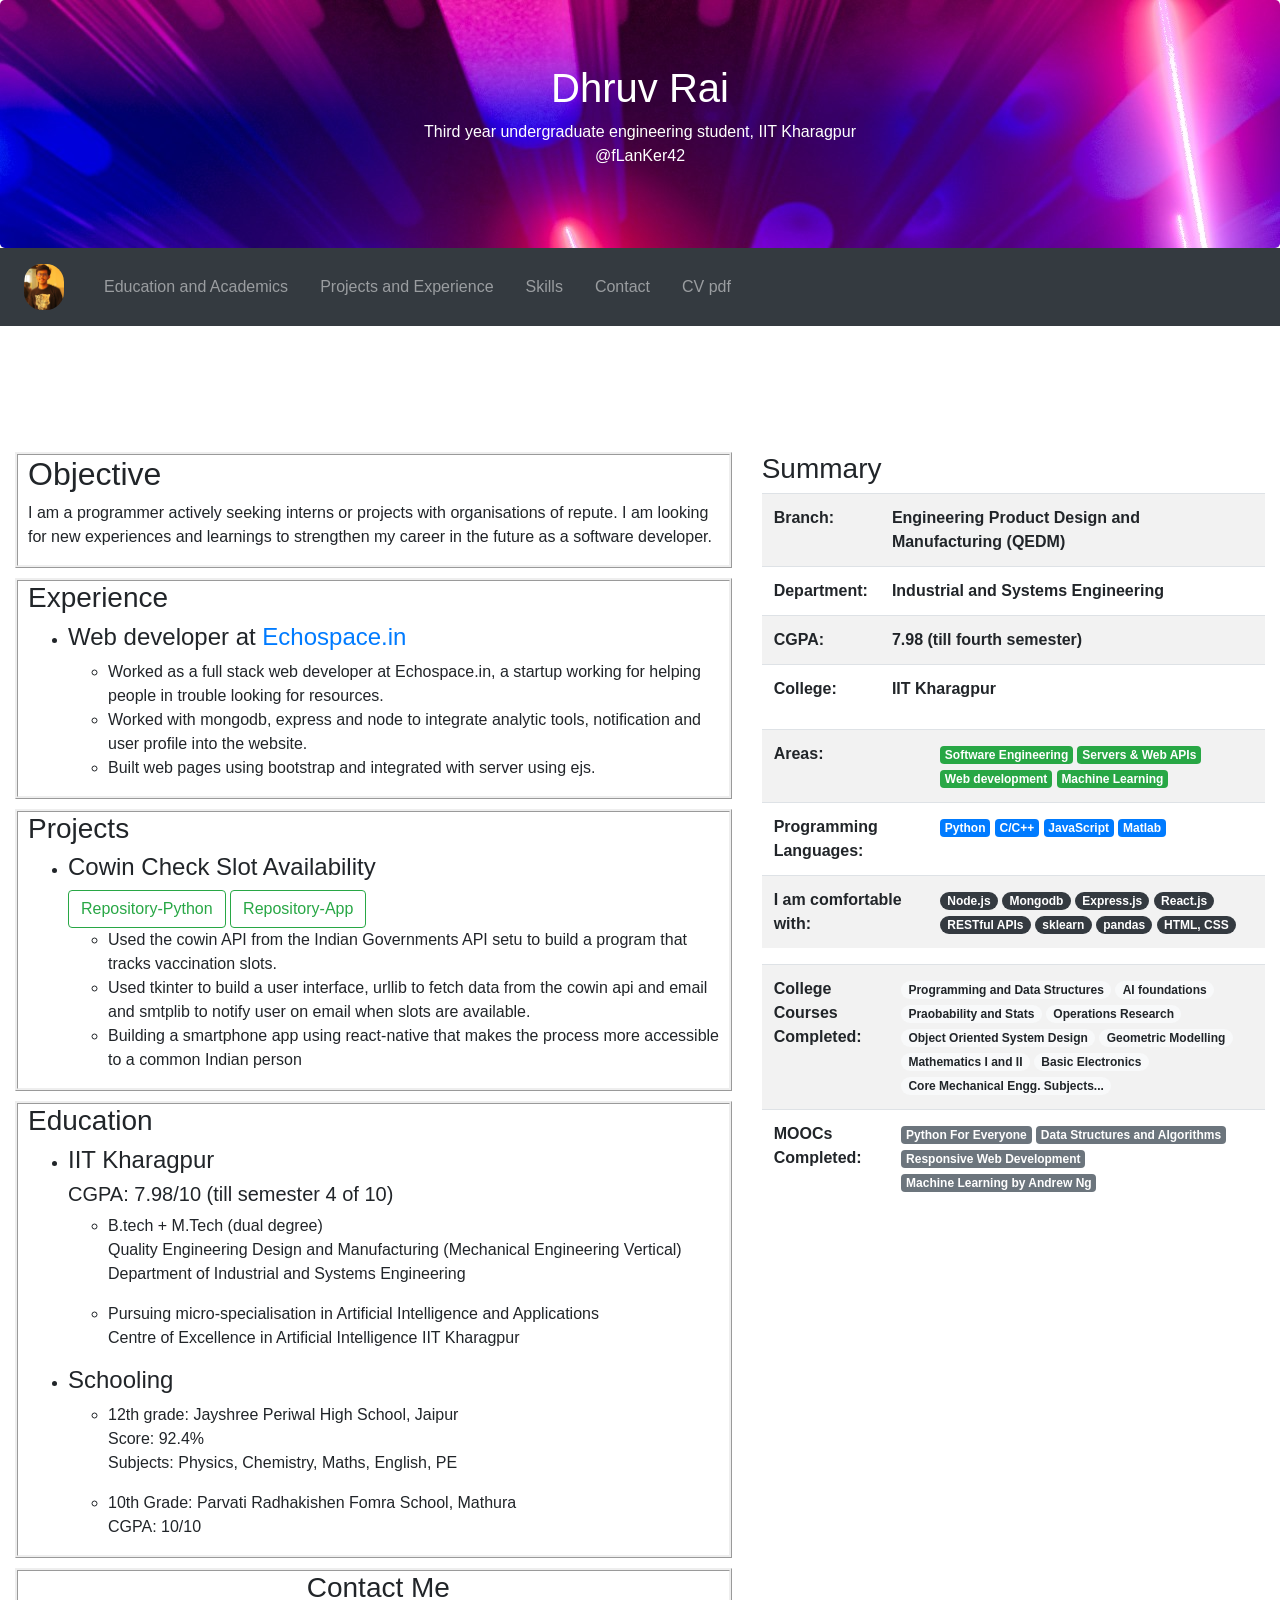
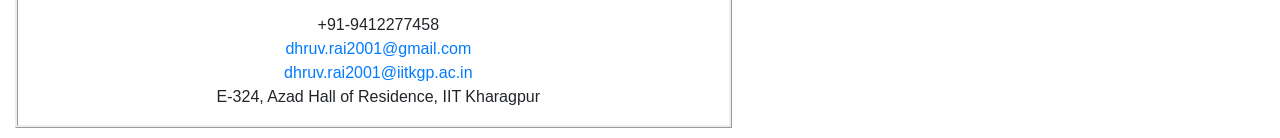
==== index.html @ fc8500bf "Update index.html" ====
<!DOCTYPE html>

<html lang="en">
    <head>
        <title>Dhruv Rai</title>
		<meta charset="utf-8">
		<meta name="viewport" content="width=device-width, initial-scale=1">
		<link rel="stylesheet" href="https://maxcdn.bootstrapcdn.com/bootstrap/4.5.2/css/bootstrap.min.css">
		<script src="https://ajax.googleapis.com/ajax/libs/jquery/3.5.1/jquery.min.js"></script>
		<script src="https://cdnjs.cloudflare.com/ajax/libs/popper.js/1.16.0/umd/popper.min.js"></script>
		<script src="https://maxcdn.bootstrapcdn.com/bootstrap/4.5.2/js/bootstrap.min.js"></script>
		<!--<link rel="stylesheet" href="./style.css">-->
	    	<style>
			.bg-jumbo {
			    background-image: url('./images/background.jpg');
			    background-position: top;
			}
			.text-white {
			    color: white;
			}
			.fakeimg {
			    height: 200px;
			    background: rgb(243, 241, 241);
			    text-align: center;
			}
			.boxer {
			    border-style: ridge;
			    margin-bottom: 10px;
			    padding-left: 10px;
			}
	    	</style>



	</head>





	<body>
		<div class="jumbotron text-center bg-jumbo" style="margin-bottom:0">
			<h1 class="text-white">Dhruv Rai</h1>
			<p class="text-white">Third year undergraduate engineering student, IIT Kharagpur <br /> @fLanKer42</p> 
		  </div>
		<nav class="navbar navbar-expand-md bg-dark navbar-dark sticky-top">
		  <a class="navbar-brand p-2" href="#"><img src="images/me.gif" alt="Photo" style="width:40px; border-radius: 18px;"/></a>
		  <button class="navbar-toggler" type="button" data-toggle="collapse" data-target="#collapsibleNavbar">
			<span class="navbar-toggler-icon"></span>
		  </button>
		  <div class="collapse navbar-collapse" id="collapsibleNavbar">
			<ul class="navbar-nav">
			  <li class="nav-item p-2">
				<a class="nav-link" href="#education">Education and Academics</a>
			  </li>
			  <li class="nav-item p-2">
				<a class="nav-link" href="#project">Projects and Experience</a>
			  </li>
			  <li class="nav-item p-2">
				<a class="nav-link" href="#skill">Skills</a>
			  </li> 
			  <li class="nav-item p-2">
				<a class="nav-link" href="#contact">Contact</a>
			  </li>
			  <li class="nav-item p-2">
				<a class="nav-link" href="./assets/cvGenerate.pdf">CV pdf</a>
			  </li>
			</ul>
		  </div>  
		</nav>
		<br /> <br /><br /><br />
		<div class="container-fluid" style="margin-top:30px">
			<div class="row">
			
			<div class="col-md-7 rr">
				<div class="boxer">
					<h2>Objective</h2>
					<p>I am a programmer actively seeking interns or projects with organisations of repute. I am looking for new experiences and learnings to strengthen my career in the future as a software developer.</p>
				</div>
				<div class="boxer">
					<h3>Experience</h3>
					<ul><a name="project"></a>
						<li><h4>Web developer at <a href="http://www.echospace.in">Echospace.in</a></h4>
							<ul>
								<li>Worked as a full stack web developer at Echospace.in, a startup working for helping people in trouble looking for resources.</li>
								<li>Worked with mongodb, express and node to integrate analytic tools, notification and user profile into the website.</li>
								<li>Built web pages using bootstrap and integrated with server using ejs.</li>	  
							</ul>
						</li>
					</ul>
				</div>
				<div class="boxer">
					<h3>Projects</h3>
					<ul>
						<li><h4>Cowin Check Slot Availability </h4><a href="https://github.com/fLanKer42/cowinCheckAvailability.git" class="btn btn-outline-success" role="button">Repository-Python</a> <a href="https://github.com/fLanKer42/cowinSlot.git" class="btn btn-outline-success" role="button">Repository-App</a>
							<ul>
								<li>Used the cowin API from the Indian Governments API setu to build a program that tracks vaccination slots.</li>
								<li>Used tkinter to build a user interface, urllib to fetch data from the cowin api and email and smtplib to notify user on email when slots are available.</li>
								<li>Building a smartphone app using react-native that makes the process more accessible to a common Indian person</li> 
							</ul>
						</li>
					</ul>
				</div>
				<div class="boxer">
					<a name="education"></a>
					<h3>Education</h3>
					<ul>
						<li><h4>IIT Kharagpur</h4>
							<h5>CGPA: 7.98/10 (till semester 4 of 10)</h5>
							<ul>
							<li><p>B.tech + M.Tech (dual degree)<br />Quality Engineering Design and Manufacturing (Mechanical Engineering Vertical)<br />
							Department of Industrial and Systems Engineering</p></li><li><p>Pursuing micro-specialisation in Artificial Intelligence and Applications <br />Centre of Excellence in Artificial Intelligence IIT Kharagpur</p></li>
							</ul>
						</li>
						<li><h4>Schooling</h4>
							<ul>
								<li>
									<p>12th grade: Jayshree Periwal High School, Jaipur<br />
									Score: 92.4%<br />Subjects: Physics, Chemistry, Maths, English, PE</p>
								</li>
								<li>
									<p>10th Grade: Parvati Radhakishen Fomra School, Mathura<br />
									CGPA: 10/10</p>
								</li>
							</ul>
						</li>
					</ul>
				</div>
				<div class="boxer" style="text-align: center;">
					<a name="contact"></a>
					<h3>Contact Me</h3>
					+91-9412277458<br />
					<a href="mailto:dhruv.rai2001@gmail.com">dhruv.rai2001@gmail.com</a><br />
					<a href="mailto:dhruv.rai2001@iitkgp.ac.in">dhruv.rai2001@iitkgp.ac.in</a>
					<p>E-324, Azad Hall of Residence, IIT Kharagpur</p>
				</div>

			</div>
			<div class="col-md-5 rr">
				<h3>Summary</h3>
				<table class="table table-striped">
					<tr>
						<th>Branch: </th>
						<th>Engineering Product Design and Manufacturing (QEDM)</th>
					</tr>
					<tr>
						<th>Department: </th>
						<th>Industrial and Systems Engineering</th>
					</tr>
					<tr>
						<th>CGPA: </th>
						<th>7.98 (till fourth semester)</th>
					</tr>
					<tr>
						<th>College: </th>
						<th>IIT Kharagpur</th>
					</tr>
				</table>
				<table class="table table-striped">
					<tr>
						<th>Areas: </th>
						<th>
							<span class="badge badge-success">Software Engineering</span>
							<span class="badge badge-success">Servers & Web APIs</span>
							<span class="badge badge-success">Web development</span>
							<span class="badge badge-success">Machine Learning</span>
						</th>
					</tr>
					<tr>
						<th>Programming Languages: </th>
						<a name="skill"></a>
						<th>
							<span class="badge badge-primary">Python</span>
							<span class="badge badge-primary">C/C++</span>
							<span class="badge badge-primary">JavaScript</span>
							<span class="badge badge-primary">Matlab</span>
						</th>
					</tr>
					<tr>
						<th>I am comfortable with: </th>
						<th>
							<span class="badge badge-pill badge-dark">Node.js</span>
							<span class="badge badge-pill badge-dark">Mongodb</span>
							<span class="badge badge-pill badge-dark">Express.js</span>
							<span class="badge badge-pill badge-dark">React.js</span>
							<span class="badge badge-pill badge-dark">RESTful APIs</span>
							<span class="badge badge-pill badge-dark">sklearn</span>
							<span class="badge badge-pill badge-dark">pandas</span>
							<span class="badge badge-pill badge-dark">HTML, CSS</span>
						</th>
					</tr>
				</table>
				<table class="table table-striped">
					<tr>
						<th>College Courses Completed: </th>
						<th>
							<span class="badge badge-pill badge-light">Programming and Data Structures</span>
							<span class="badge badge-pill badge-light">AI foundations</span>
							<span class="badge badge-pill badge-light">Praobability and Stats</span>
							<span class="badge badge-pill badge-light">Operations Research</span>
							<span class="badge badge-pill badge-light">Object Oriented System Design</span>
							<span class="badge badge-pill badge-light">Geometric Modelling</span>
							<span class="badge badge-pill badge-light">Mathematics I and II</span>
							<span class="badge badge-pill badge-light">Basic Electronics</span>
							<span class="badge badge-pill badge-light">Core Mechanical Engg. Subjects...</span>
						</th>
					</tr>
					<tr>
						<th>MOOCs Completed: </th>
						<th>
							<span class="badge badge-secondary">Python For Everyone</span>
							<span class="badge badge-secondary">Data Structures and Algorithms</span>
							<span class="badge badge-secondary">Responsive Web Development</span>
							<span class="badge badge-secondary">Machine Learning by Andrew Ng</span>
						</th>
					</tr>
				</table>
			</div>
			</div>	  
	</body>

</html>
---- style.css ----
.bg-jumbo {
    background-image: url('./images/background.jpg');
    background-position: top;
}
.text-white {
    color: white;
}
.fakeimg {
    height: 200px;
    background: rgb(243, 241, 241);
    text-align: center;
}
.boxer {
    border-style: ridge;
    margin-bottom: 10px;
    padding-left: 10px;
}
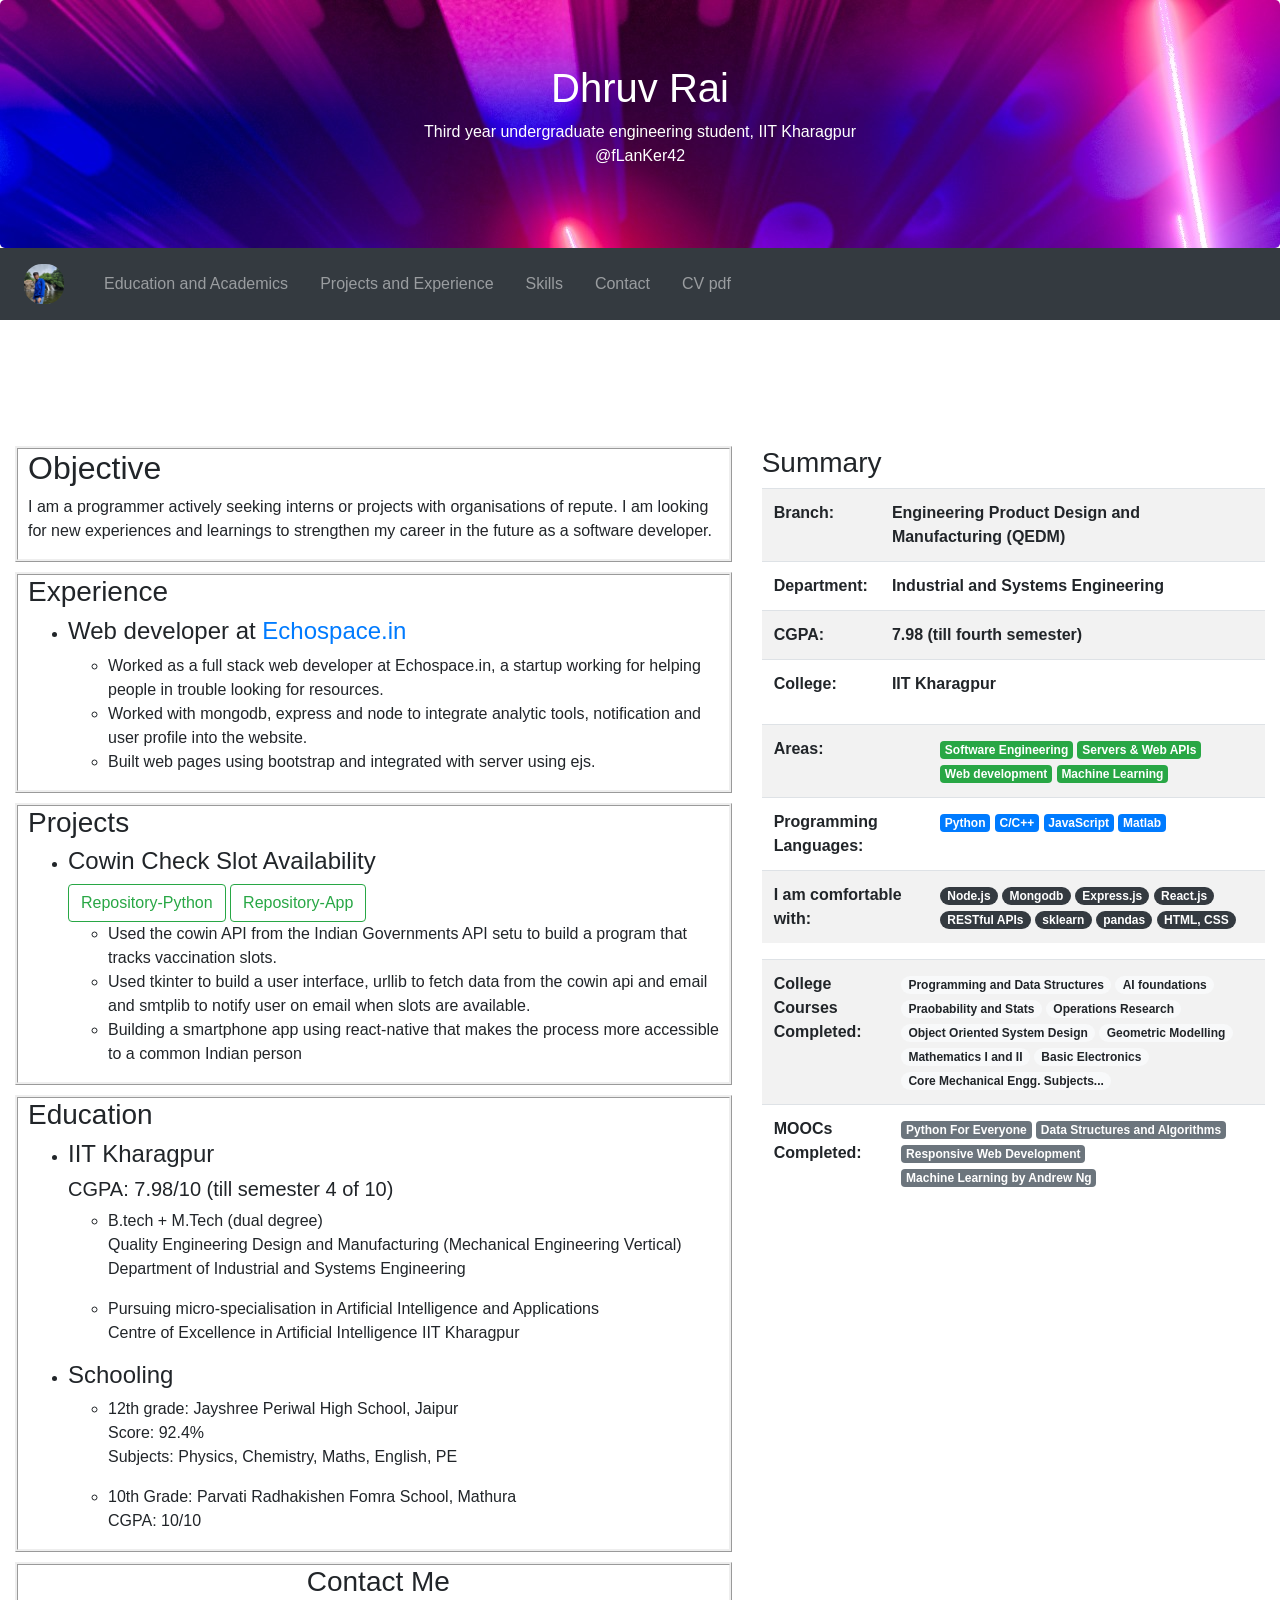
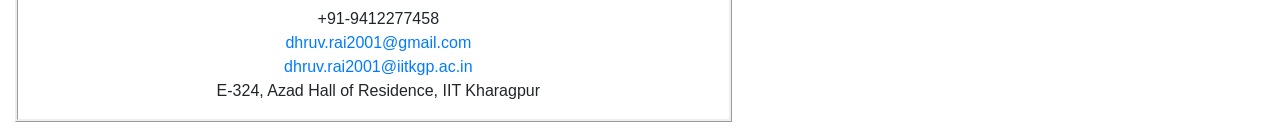
==== commit c4ca4fef: "photo change" ====
--- a/index.html
+++ b/index.html
@@ -44,7 +44,7 @@
 			<p class="text-white">Third year undergraduate engineering student, IIT Kharagpur <br /> @fLanKer42</p> 
 		  </div>
 		<nav class="navbar navbar-expand-md bg-dark navbar-dark sticky-top">
-		  <a class="navbar-brand p-2" href="#"><img src="images/me.gif" alt="Photo" style="width:40px; border-radius: 18px;"/></a>
+		  <a class="navbar-brand p-2" href="#"><img src="images/IMG_20230606_151450_065.jpg" alt="Photo" style="width:40px; border-radius: 18px;"/></a>
 		  <button class="navbar-toggler" type="button" data-toggle="collapse" data-target="#collapsibleNavbar">
 			<span class="navbar-toggler-icon"></span>
 		  </button>
@@ -220,3 +220,18 @@
 	</body>
 
 </html>
+	
+	
+	
+
+<!--                    
+               /////////////
+              ///              क्रोधाद्भवति संमोह: संमोहात्स्मृतिविभ्रम:।
+             //                स्मृतिभ्रंशाद्बुद्धिनाशो बुद्धिनाशात्प्रणश्यति॥
+            ////////          
+           //                ||           ///////
+          //                 ||   ||          ||
+         //                  |||||||     //////
+                                  ||     ||
+  @fLanKer42                      ||     \\\\\\\
+-->
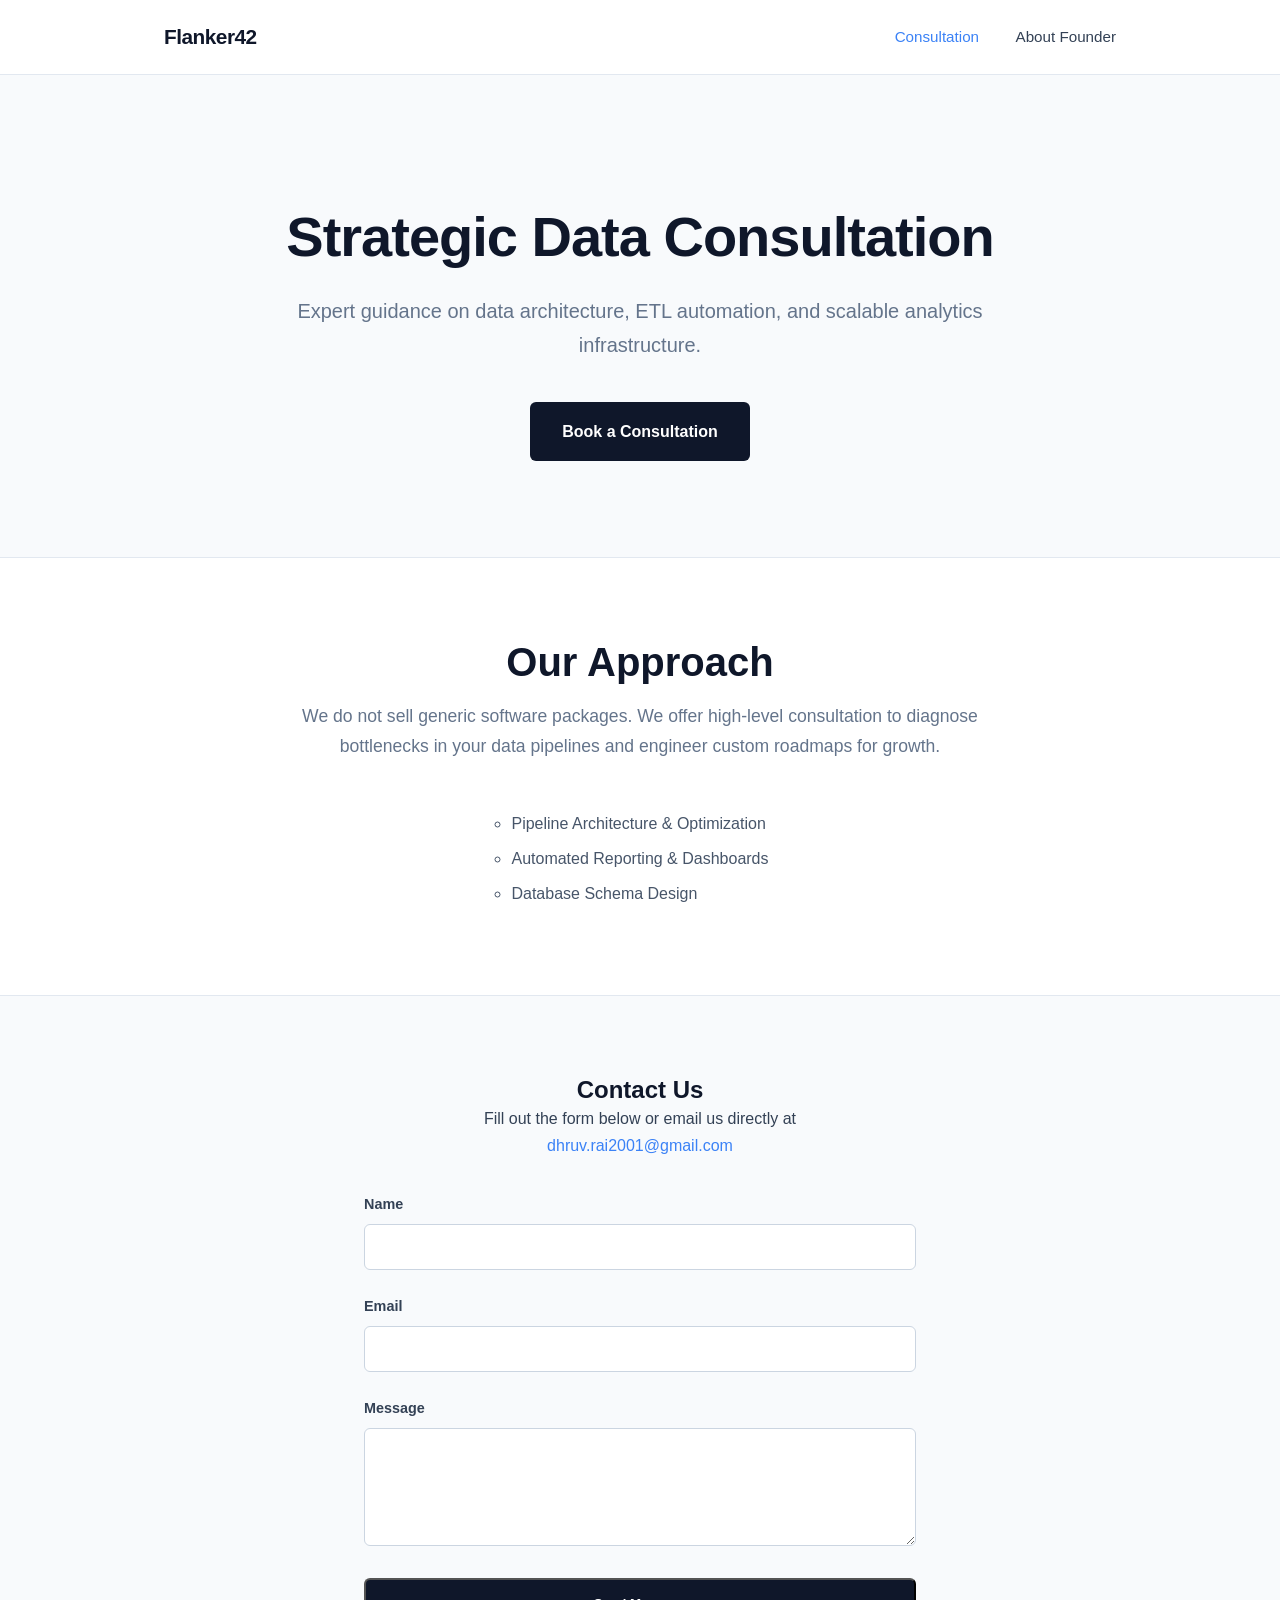
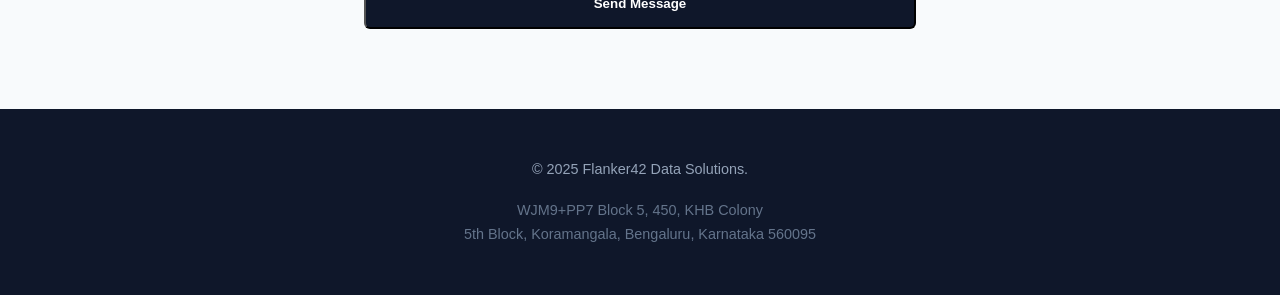
==== commit e3d3a911: "new theme" ====
--- a/index.html
+++ b/index.html
@@ -1,237 +1,122 @@
 <!DOCTYPE html>
+<html lang="en">
+<head>
+    <meta charset="UTF-8">
+    <meta name="viewport" content="width=device-width, initial-scale=1.0">
+    <title>Flanker42 Data Solutions</title>
+    <meta name="description" content="Professional Data Consultation Services.">
+    <style>
+        /* --- Shared CSS (Elegant Theme) --- */
+        :root {
+            --primary: #0f172a;    /* Deep Navy */
+            --accent: #3b82f6;     /* Royal Blue */
+            --text: #334155;       /* Slate */
+            --bg: #f8fafc;         /* Off-white */
+            --white: #ffffff;
+            --border: #e2e8f0;
+        }
+        * { margin: 0; padding: 0; box-sizing: border-box; }
+        body { font-family: -apple-system, BlinkMacSystemFont, "Segoe UI", Roboto, Helvetica, Arial, sans-serif; line-height: 1.7; color: var(--text); background: var(--bg); }
+        h1, h2, h3 { color: var(--primary); line-height: 1.2; font-weight: 700; }
+        a { text-decoration: none; color: inherit; transition: 0.3s; }
+        
+        /* Navigation */
+        nav { background: var(--white); border-bottom: 1px solid var(--border); position: sticky; top: 0; z-index: 100; }
+        .nav-inner { max-width: 1000px; margin: 0 auto; padding: 1.2rem 1.5rem; display: flex; justify-content: space-between; align-items: center; }
+        .logo { font-size: 1.3rem; font-weight: 800; color: var(--primary); letter-spacing: -0.5px; }
+        .nav-links a { margin-left: 2rem; font-size: 0.95rem; font-weight: 500; }
+        .nav-links a:hover, .nav-links a.active { color: var(--accent); }
 
-<html lang="en">
-    <head>
-        <title>Dhruv Rai</title>
-		<meta charset="utf-8">
-		<meta name="viewport" content="width=device-width, initial-scale=1">
-		<link rel="stylesheet" href="https://maxcdn.bootstrapcdn.com/bootstrap/4.5.2/css/bootstrap.min.css">
-		<script src="https://ajax.googleapis.com/ajax/libs/jquery/3.5.1/jquery.min.js"></script>
-		<script src="https://cdnjs.cloudflare.com/ajax/libs/popper.js/1.16.0/umd/popper.min.js"></script>
-		<script src="https://maxcdn.bootstrapcdn.com/bootstrap/4.5.2/js/bootstrap.min.js"></script>
-		<!--<link rel="stylesheet" href="./style.css">-->
-	    	<style>
-			.bg-jumbo {
-			    background-image: url('./images/background.jpg');
-			    background-position: top;
-			}
-			.text-white {
-			    color: white;
-			}
-			.fakeimg {
-			    height: 200px;
-			    background: rgb(243, 241, 241);
-			    text-align: center;
-			}
-			.boxer {
-			    border-style: ridge;
-			    margin-bottom: 10px;
-			    padding-left: 10px;
-			}
-	    	</style>
+        /* Hero */
+        .hero { padding: 8rem 1.5rem 6rem; text-align: center; max-width: 800px; margin: 0 auto; }
+        .hero h1 { font-size: 3.5rem; margin-bottom: 1.5rem; letter-spacing: -1px; }
+        .hero p { font-size: 1.25rem; color: #64748b; margin-bottom: 2.5rem; }
+        .btn { background: var(--primary); color: var(--white); padding: 1rem 2rem; border-radius: 6px; font-weight: 600; display: inline-block; }
+        .btn:hover { background: var(--accent); transform: translateY(-2px); }
 
+        /* Service Section */
+        .service-section { background: var(--white); padding: 5rem 1.5rem; border-top: 1px solid var(--border); border-bottom: 1px solid var(--border); }
+        .container { max-width: 1000px; margin: 0 auto; }
+        .consultation-card { text-align: center; max-width: 700px; margin: 0 auto; }
+        .consultation-card h2 { font-size: 2.5rem; margin-bottom: 1rem; }
+        .consultation-card p { font-size: 1.1rem; color: #64748b; margin-bottom: 2rem; }
 
+        /* Contact Form */
+        .contact-section { padding: 5rem 1.5rem; max-width: 600px; margin: 0 auto; }
+        .form-group { margin-bottom: 1.5rem; }
+        label { display: block; margin-bottom: 0.5rem; font-weight: 600; font-size: 0.9rem; }
+        input, textarea { width: 100%; padding: 0.8rem; border: 1px solid #cbd5e1; border-radius: 6px; font-family: inherit; font-size: 1rem; }
+        input:focus, textarea:focus { outline: 2px solid var(--accent); border-color: transparent; }
+        
+        /* Footer */
+        footer { background: var(--primary); color: #94a3b8; padding: 3rem 1.5rem; text-align: center; font-size: 0.9rem; }
+        .address { margin-top: 1rem; color: #64748b; font-style: normal; }
 
-	</head>
+        @media(max-width: 768px) { .hero h1 { font-size: 2.5rem; } }
+    </style>
+</head>
+<body>
 
+    <nav>
+        <div class="nav-inner">
+            <a href="index.html" class="logo">Flanker42</a>
+            <div class="nav-links">
+                <a href="index.html" class="active">Consultation</a>
+                <a href="about.html">About Founder</a>
+            </div>
+        </div>
+    </nav>
 
+    <section class="hero">
+        <h1>Strategic Data Consultation</h1>
+        <p>Expert guidance on data architecture, ETL automation, and scalable analytics infrastructure.</p>
+        <a href="#contact" class="btn">Book a Consultation</a>
+    </section>
 
+    <section class="service-section">
+        <div class="container">
+            <div class="consultation-card">
+                <h2>Our Approach</h2>
+                <p>We do not sell generic software packages. We offer high-level consultation to diagnose bottlenecks in your data pipelines and engineer custom roadmaps for growth.</p>
+                <ul style="text-align: left; display: inline-block; color: #475569; margin-top: 1rem; list-style: circle;">
+                    <li style="margin-bottom: 0.5rem;">Pipeline Architecture & Optimization</li>
+                    <li style="margin-bottom: 0.5rem;">Automated Reporting & Dashboards</li>
+                    <li style="margin-bottom: 0.5rem;">Database Schema Design</li>
+                </ul>
+            </div>
+        </div>
+    </section>
 
+    <section id="contact" class="contact-section">
+        <div style="text-align: center; margin-bottom: 2rem;">
+            <h2>Contact Us</h2>
+            <p>Fill out the form below or email us directly at <br> <a href="mailto:dhruv.rai2001@gmail.com" style="color: var(--accent);">dhruv.rai2001@gmail.com</a></p>
+        </div>
 
-	<body>
-		<div class="jumbotron text-center bg-jumbo" style="margin-bottom:0">
-			<h1 class="text-white">Dhruv Rai</h1>
-			<p class="text-white">Third year undergraduate engineering student, IIT Kharagpur <br /> @fLanKer42</p> 
-		  </div>
-		<nav class="navbar navbar-expand-md bg-dark navbar-dark sticky-top">
-		  <a class="navbar-brand p-2" href="#"><img src="images/IMG_20230606_151450_065.jpg" alt="Photo" style="width:40px; border-radius: 18px;"/></a>
-		  <button class="navbar-toggler" type="button" data-toggle="collapse" data-target="#collapsibleNavbar">
-			<span class="navbar-toggler-icon"></span>
-		  </button>
-		  <div class="collapse navbar-collapse" id="collapsibleNavbar">
-			<ul class="navbar-nav">
-			  <li class="nav-item p-2">
-				<a class="nav-link" href="#education">Education and Academics</a>
-			  </li>
-			  <li class="nav-item p-2">
-				<a class="nav-link" href="#project">Projects and Experience</a>
-			  </li>
-			  <li class="nav-item p-2">
-				<a class="nav-link" href="#skill">Skills</a>
-			  </li> 
-			  <li class="nav-item p-2">
-				<a class="nav-link" href="#contact">Contact</a>
-			  </li>
-			  <li class="nav-item p-2">
-				<a class="nav-link" href="./assets/cvGenerate.pdf">CV pdf</a>
-			  </li>
-			</ul>
-		  </div>  
-		</nav>
-		<br /> <br /><br /><br />
-		<div class="container-fluid" style="margin-top:30px">
-			<div class="row">
-			
-			<div class="col-md-7 rr">
-				<div class="boxer">
-					<h2>Objective</h2>
-					<p>I am a programmer actively seeking interns or projects with organisations of repute. I am looking for new experiences and learnings to strengthen my career in the future as a software developer.</p>
-				</div>
-				<div class="boxer">
-					<h3>Experience</h3>
-					<ul><a name="project"></a>
-						<li><h4>Web developer at <a href="http://www.echospace.in">Echospace.in</a></h4>
-							<ul>
-								<li>Worked as a full stack web developer at Echospace.in, a startup working for helping people in trouble looking for resources.</li>
-								<li>Worked with mongodb, express and node to integrate analytic tools, notification and user profile into the website.</li>
-								<li>Built web pages using bootstrap and integrated with server using ejs.</li>	  
-							</ul>
-						</li>
-					</ul>
-				</div>
-				<div class="boxer">
-					<h3>Projects</h3>
-					<ul>
-						<li><h4>Cowin Check Slot Availability </h4><a href="https://github.com/fLanKer42/cowinCheckAvailability.git" class="btn btn-outline-success" role="button">Repository-Python</a> <a href="https://github.com/fLanKer42/cowinSlot.git" class="btn btn-outline-success" role="button">Repository-App</a>
-							<ul>
-								<li>Used the cowin API from the Indian Governments API setu to build a program that tracks vaccination slots.</li>
-								<li>Used tkinter to build a user interface, urllib to fetch data from the cowin api and email and smtplib to notify user on email when slots are available.</li>
-								<li>Building a smartphone app using react-native that makes the process more accessible to a common Indian person</li> 
-							</ul>
-						</li>
-					</ul>
-				</div>
-				<div class="boxer">
-					<a name="education"></a>
-					<h3>Education</h3>
-					<ul>
-						<li><h4>IIT Kharagpur</h4>
-							<h5>CGPA: 7.98/10 (till semester 4 of 10)</h5>
-							<ul>
-							<li><p>B.tech + M.Tech (dual degree)<br />Quality Engineering Design and Manufacturing (Mechanical Engineering Vertical)<br />
-							Department of Industrial and Systems Engineering</p></li><li><p>Pursuing micro-specialisation in Artificial Intelligence and Applications <br />Centre of Excellence in Artificial Intelligence IIT Kharagpur</p></li>
-							</ul>
-						</li>
-						<li><h4>Schooling</h4>
-							<ul>
-								<li>
-									<p>12th grade: Jayshree Periwal High School, Jaipur<br />
-									Score: 92.4%<br />Subjects: Physics, Chemistry, Maths, English, PE</p>
-								</li>
-								<li>
-									<p>10th Grade: Parvati Radhakishen Fomra School, Mathura<br />
-									CGPA: 10/10</p>
-								</li>
-							</ul>
-						</li>
-					</ul>
-				</div>
-				<div class="boxer" style="text-align: center;">
-					<a name="contact"></a>
-					<h3>Contact Me</h3>
-					+91-9412277458<br />
-					<a href="mailto:dhruv.rai2001@gmail.com">dhruv.rai2001@gmail.com</a><br />
-					<a href="mailto:dhruv.rai2001@iitkgp.ac.in">dhruv.rai2001@iitkgp.ac.in</a>
-					<p>E-324, Azad Hall of Residence, IIT Kharagpur</p>
-				</div>
+        <form action="https://formspree.io/f/YOUR_FORMSPREE_ID" method="POST">
+            <div class="form-group">
+                <label for="name">Name</label>
+                <input type="text" id="name" name="name" required>
+            </div>
+            <div class="form-group">
+                <label for="email">Email</label>
+                <input type="email" id="email" name="email" required>
+            </div>
+            <div class="form-group">
+                <label for="message">Message</label>
+                <textarea id="message" name="message" rows="5" required></textarea>
+            </div>
+            <button type="submit" class="btn" style="width: 100%;">Send Message</button>
+        </form>
+    </section>
 
-			</div>
-			<div class="col-md-5 rr">
-				<h3>Summary</h3>
-				<table class="table table-striped">
-					<tr>
-						<th>Branch: </th>
-						<th>Engineering Product Design and Manufacturing (QEDM)</th>
-					</tr>
-					<tr>
-						<th>Department: </th>
-						<th>Industrial and Systems Engineering</th>
-					</tr>
-					<tr>
-						<th>CGPA: </th>
-						<th>7.98 (till fourth semester)</th>
-					</tr>
-					<tr>
-						<th>College: </th>
-						<th>IIT Kharagpur</th>
-					</tr>
-				</table>
-				<table class="table table-striped">
-					<tr>
-						<th>Areas: </th>
-						<th>
-							<span class="badge badge-success">Software Engineering</span>
-							<span class="badge badge-success">Servers & Web APIs</span>
-							<span class="badge badge-success">Web development</span>
-							<span class="badge badge-success">Machine Learning</span>
-						</th>
-					</tr>
-					<tr>
-						<th>Programming Languages: </th>
-						<a name="skill"></a>
-						<th>
-							<span class="badge badge-primary">Python</span>
-							<span class="badge badge-primary">C/C++</span>
-							<span class="badge badge-primary">JavaScript</span>
-							<span class="badge badge-primary">Matlab</span>
-						</th>
-					</tr>
-					<tr>
-						<th>I am comfortable with: </th>
-						<th>
-							<span class="badge badge-pill badge-dark">Node.js</span>
-							<span class="badge badge-pill badge-dark">Mongodb</span>
-							<span class="badge badge-pill badge-dark">Express.js</span>
-							<span class="badge badge-pill badge-dark">React.js</span>
-							<span class="badge badge-pill badge-dark">RESTful APIs</span>
-							<span class="badge badge-pill badge-dark">sklearn</span>
-							<span class="badge badge-pill badge-dark">pandas</span>
-							<span class="badge badge-pill badge-dark">HTML, CSS</span>
-						</th>
-					</tr>
-				</table>
-				<table class="table table-striped">
-					<tr>
-						<th>College Courses Completed: </th>
-						<th>
-							<span class="badge badge-pill badge-light">Programming and Data Structures</span>
-							<span class="badge badge-pill badge-light">AI foundations</span>
-							<span class="badge badge-pill badge-light">Praobability and Stats</span>
-							<span class="badge badge-pill badge-light">Operations Research</span>
-							<span class="badge badge-pill badge-light">Object Oriented System Design</span>
-							<span class="badge badge-pill badge-light">Geometric Modelling</span>
-							<span class="badge badge-pill badge-light">Mathematics I and II</span>
-							<span class="badge badge-pill badge-light">Basic Electronics</span>
-							<span class="badge badge-pill badge-light">Core Mechanical Engg. Subjects...</span>
-						</th>
-					</tr>
-					<tr>
-						<th>MOOCs Completed: </th>
-						<th>
-							<span class="badge badge-secondary">Python For Everyone</span>
-							<span class="badge badge-secondary">Data Structures and Algorithms</span>
-							<span class="badge badge-secondary">Responsive Web Development</span>
-							<span class="badge badge-secondary">Machine Learning by Andrew Ng</span>
-						</th>
-					</tr>
-				</table>
-			</div>
-			</div>	  
-	</body>
+    <footer>
+        <p>&copy; 2025 Flanker42 Data Solutions.</p>
+        <address class="address">
+            WJM9+PP7 Block 5, 450, KHB Colony<br>
+            5th Block, Koramangala, Bengaluru, Karnataka 560095
+        </address>
+    </footer>
 
+</body>
 </html>
-	
-	
-	
-
-<!--                    
-               /////////////
-              ///              क्रोधाद्भवति संमोह: संमोहात्स्मृतिविभ्रम:।
-             //                स्मृतिभ्रंशाद्बुद्धिनाशो बुद्धिनाशात्प्रणश्यति॥
-            ////////          
-           //                ||           ///////
-          //                 ||   ||          ||
-         //                  |||||||     //////
-                                  ||     ||
-  @fLanKer42                      ||     \\\\\\\
--->
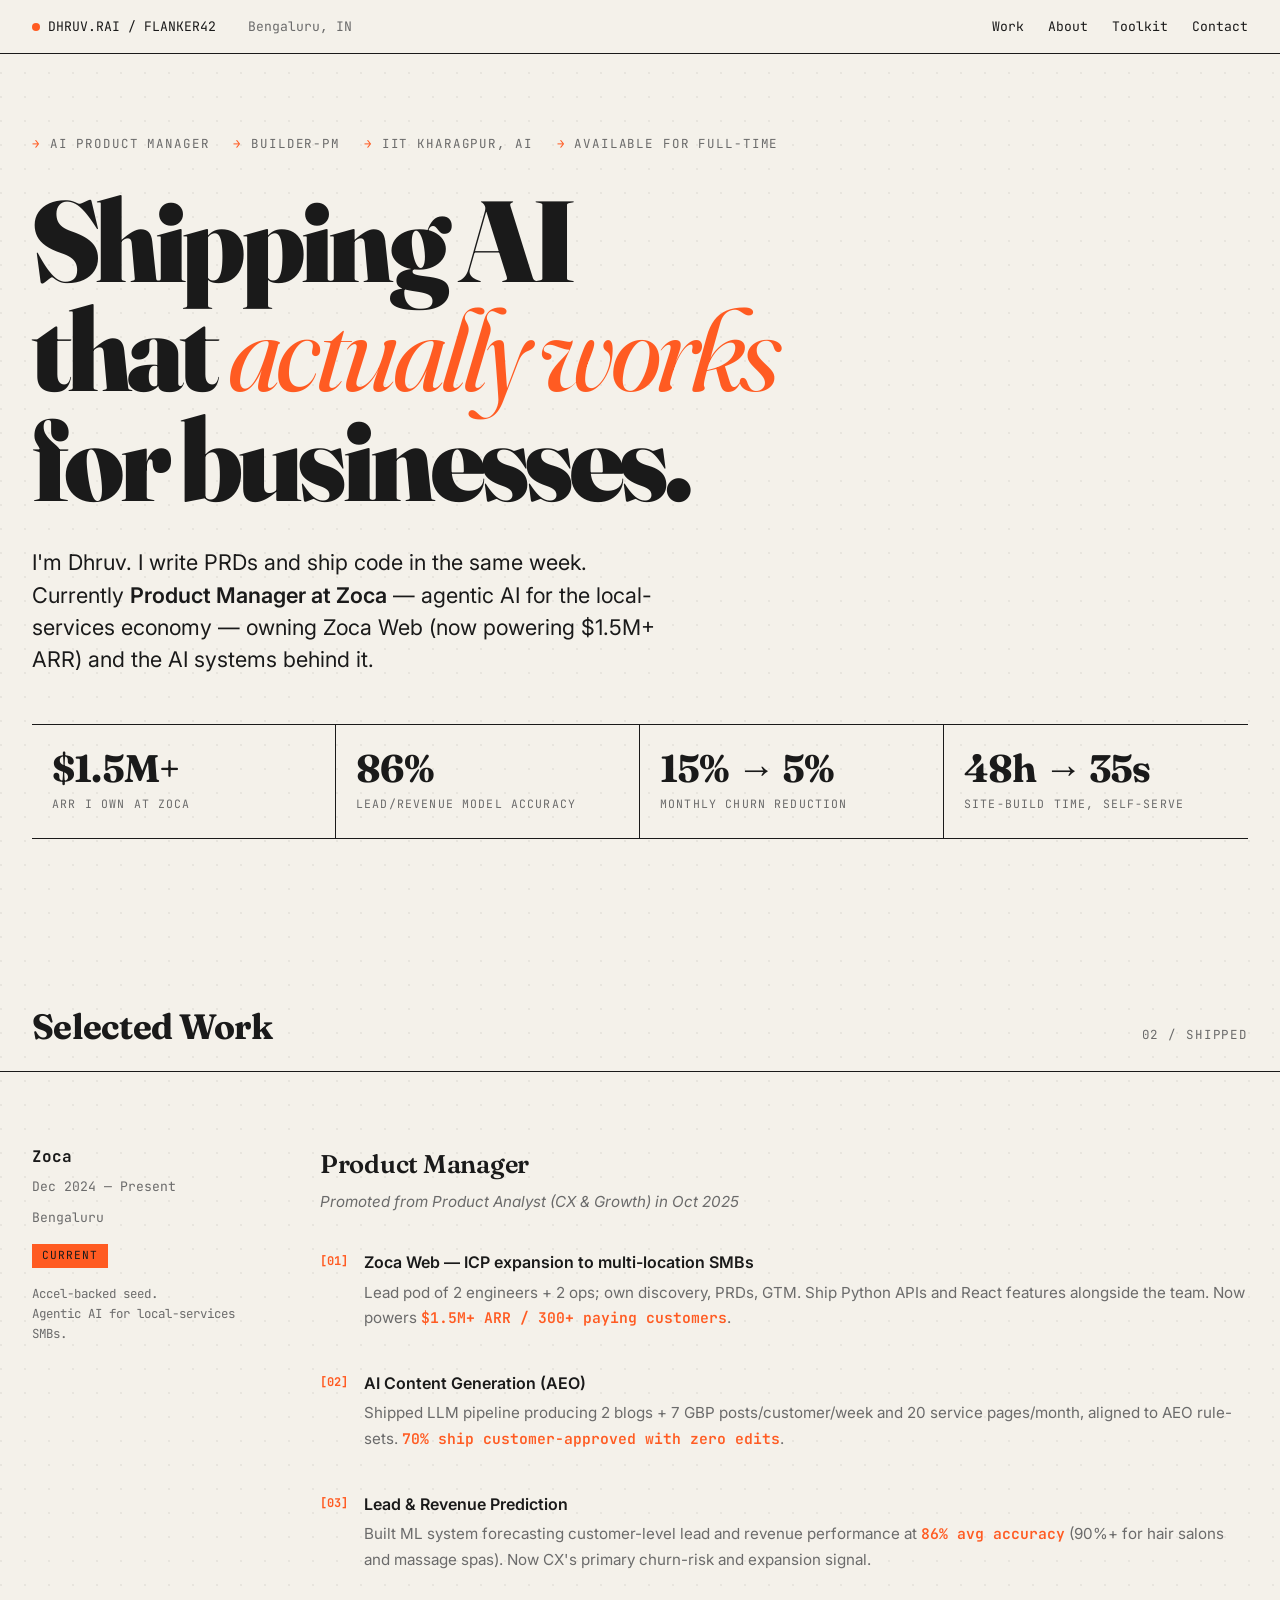
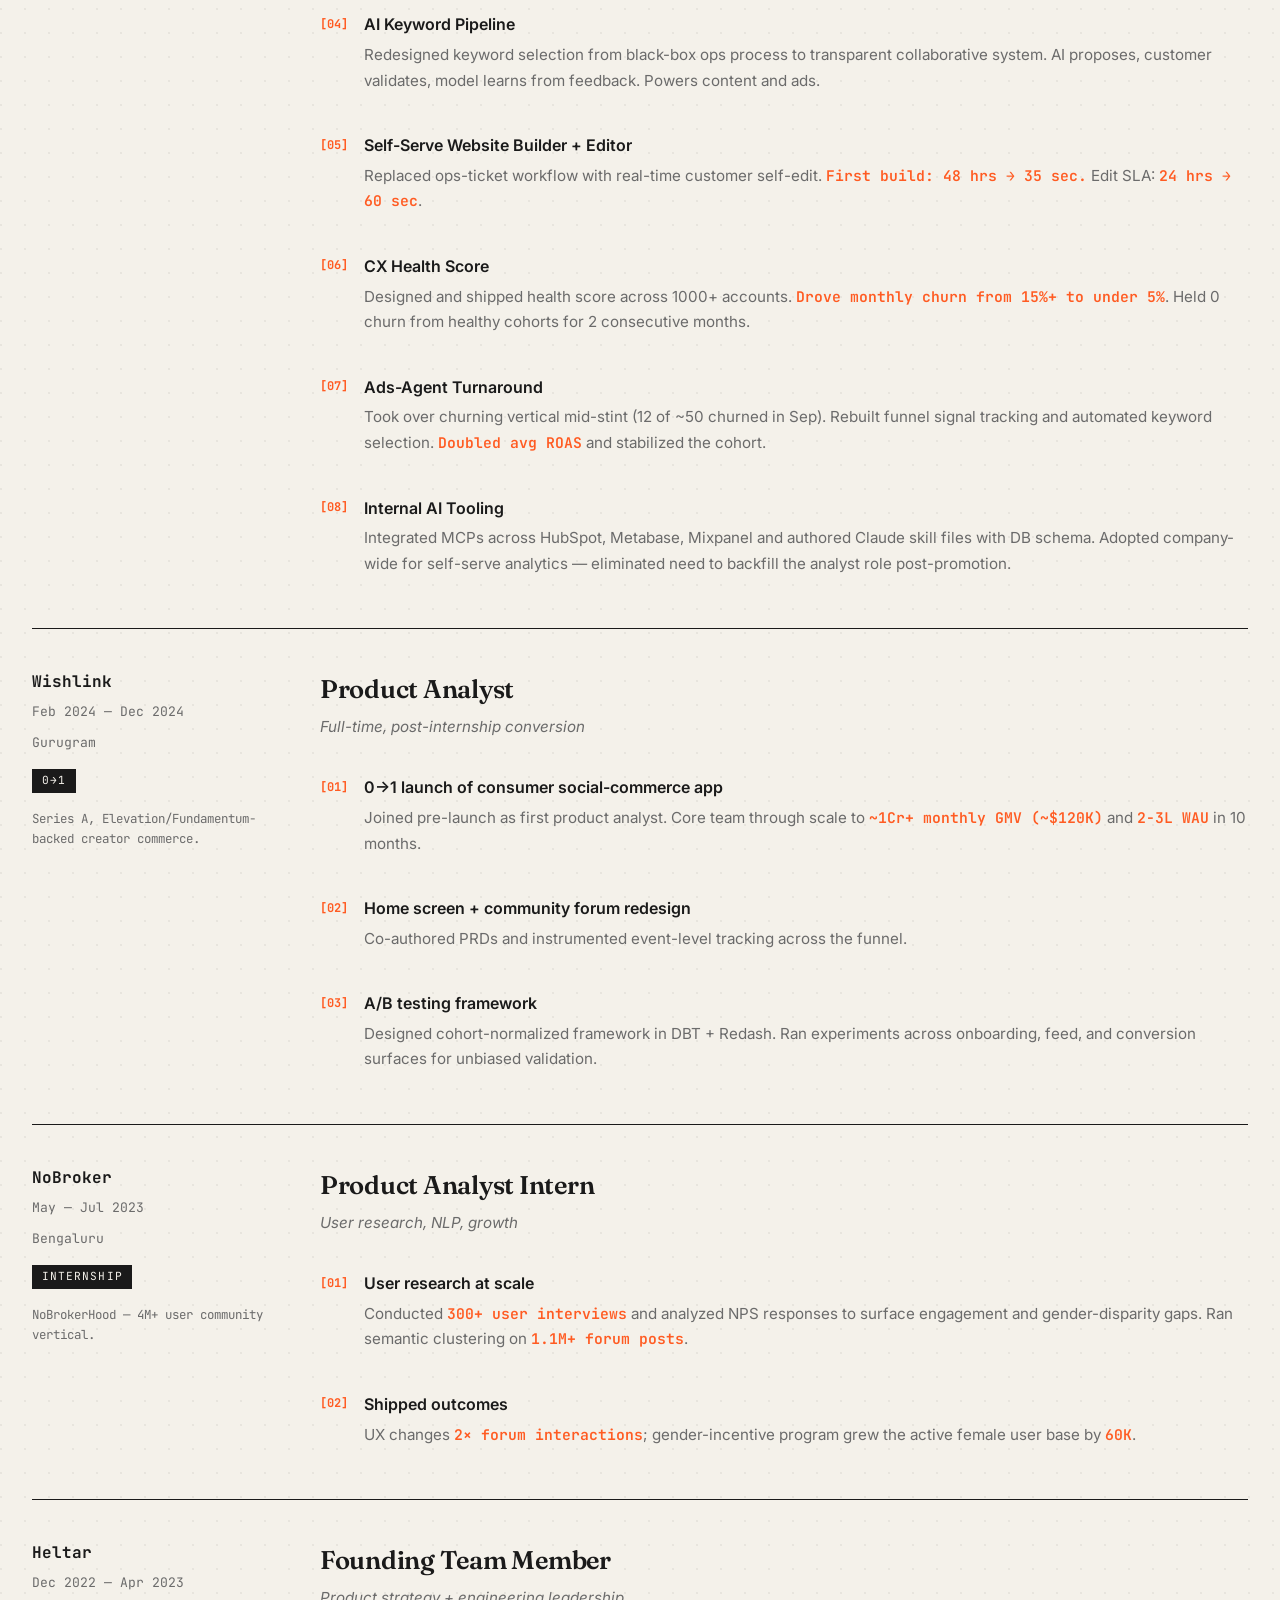
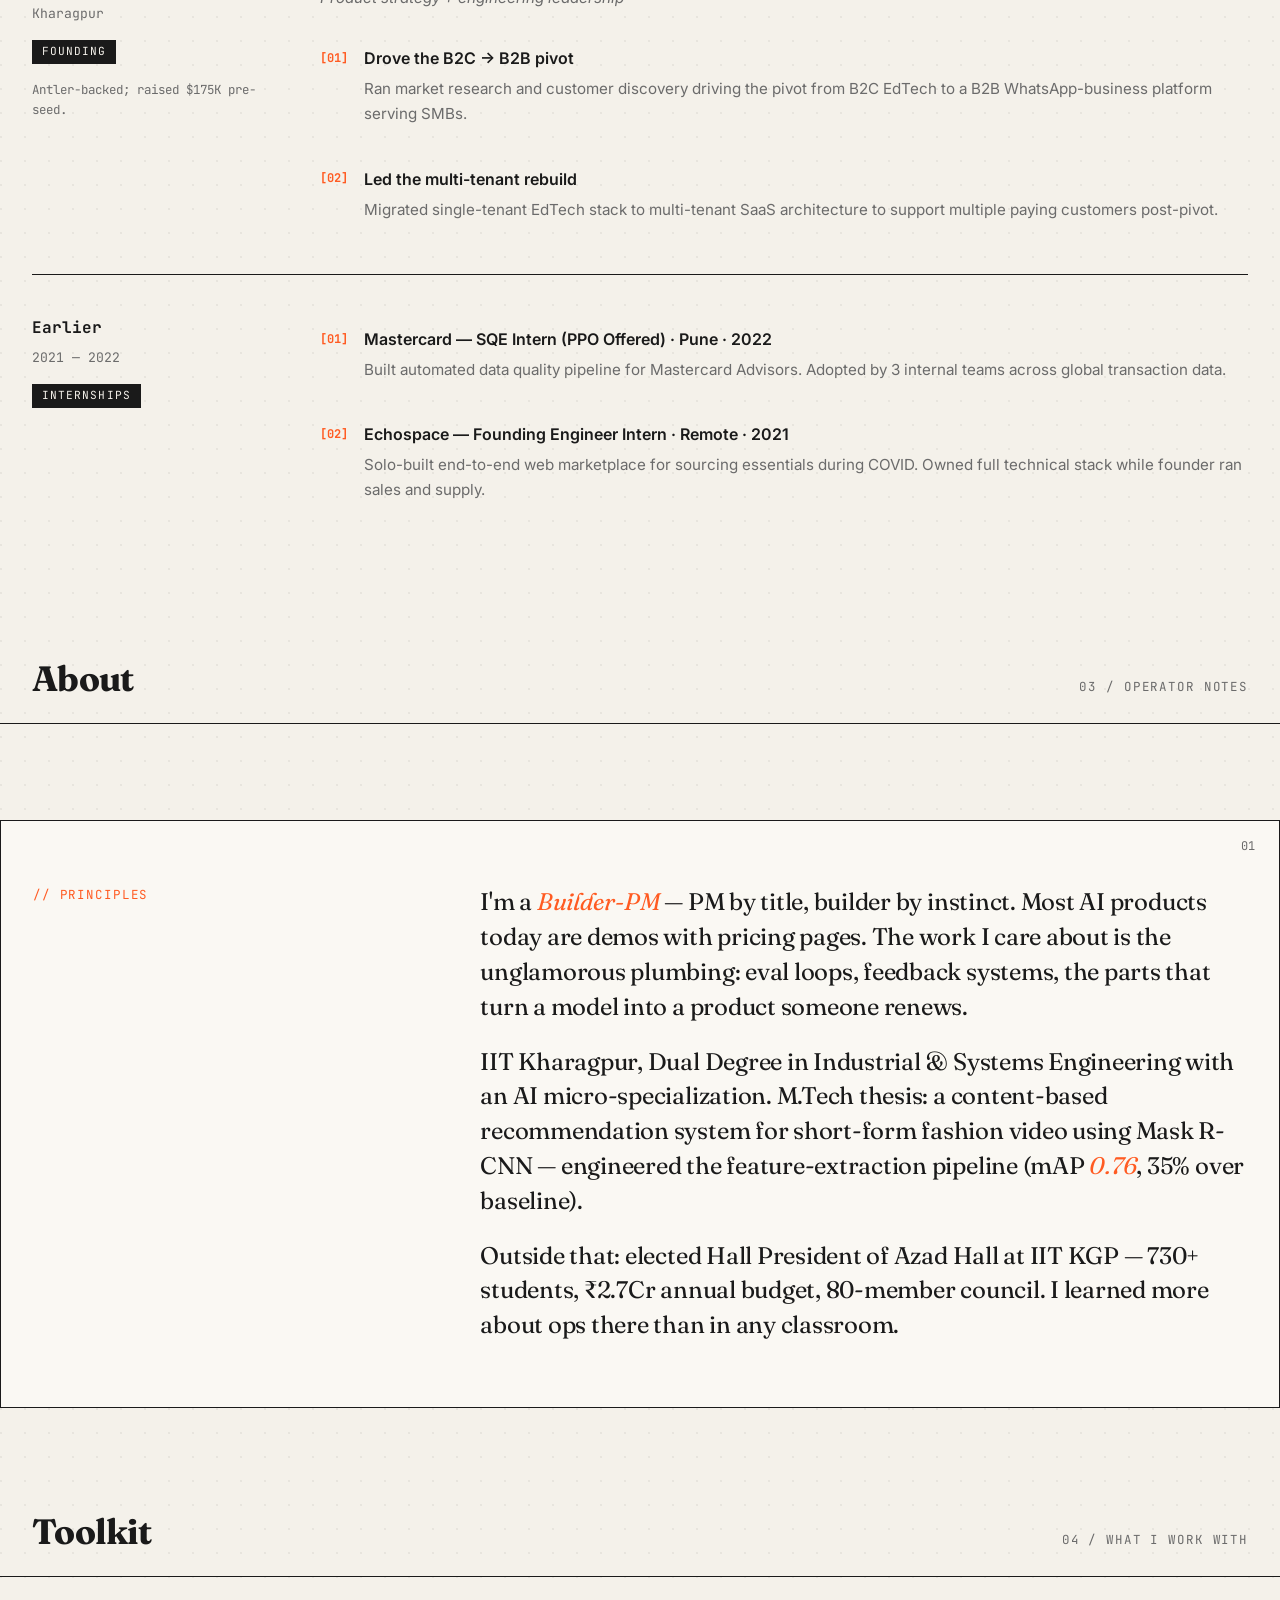
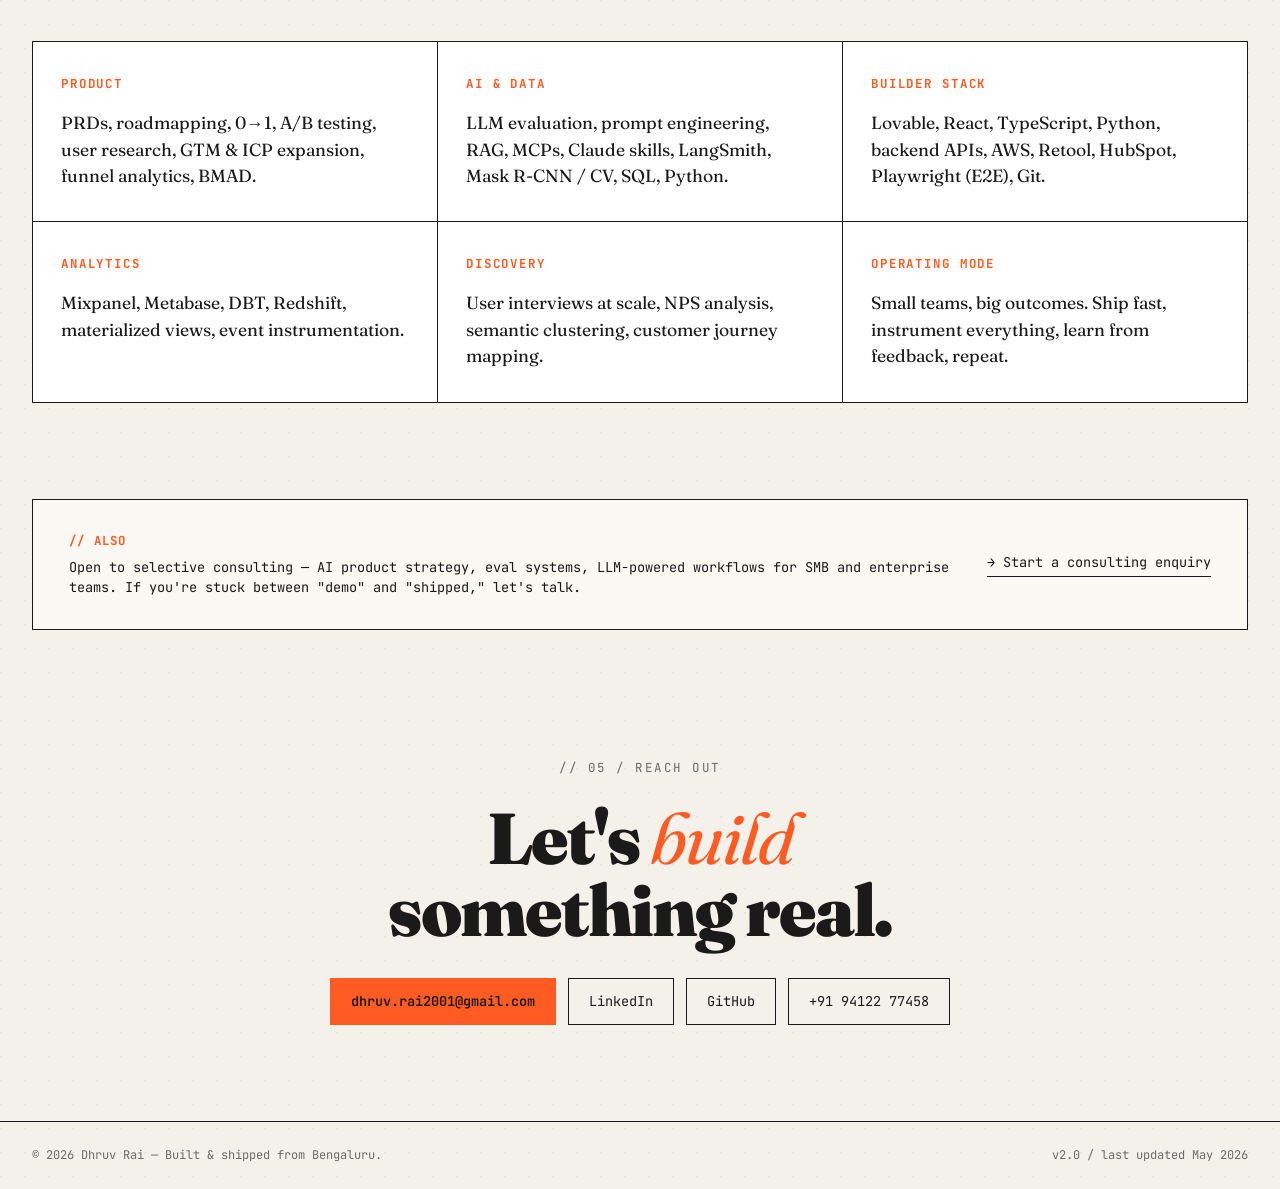
==== commit 9001a264: "New redesign to page" ====
--- a/index.html
+++ b/index.html
@@ -3,119 +3,765 @@
 <head>
     <meta charset="UTF-8">
     <meta name="viewport" content="width=device-width, initial-scale=1.0">
-    <title>Flanker42 Data Solutions</title>
-    <meta name="description" content="Professional Data Consultation Services.">
+    <title>Dhruv Rai — AI Product Manager / Builder-PM</title>
+    <meta name="description" content="Dhruv Rai — AI Product Manager and Builder-PM. Shipping agentic AI for SMBs at Zoca. IIT Kharagpur.">
+    <link rel="preconnect" href="https://fonts.googleapis.com">
+    <link rel="preconnect" href="https://fonts.gstatic.com" crossorigin>
+    <link href="https://fonts.googleapis.com/css2?family=Fraunces:opsz,wght@9..144,400;9..144,600;9..144,700;9..144,900&family=JetBrains+Mono:wght@400;500;700&family=Inter:wght@400;500;600&display=swap" rel="stylesheet">
     <style>
-        /* --- Shared CSS (Elegant Theme) --- */
         :root {
-            --primary: #0f172a;    /* Deep Navy */
-            --accent: #3b82f6;     /* Royal Blue */
-            --text: #334155;       /* Slate */
-            --bg: #f8fafc;         /* Off-white */
-            --white: #ffffff;
-            --border: #e2e8f0;
-        }
+            --bg: #f4f1ea;
+            --ink: #1a1a1a;
+            --muted: #6b6b6b;
+            --line: #1a1a1a;
+            --accent: #ff5b22;
+            --paper: #faf8f3;
+            --card: #ffffff;
+        }
+
         * { margin: 0; padding: 0; box-sizing: border-box; }
-        body { font-family: -apple-system, BlinkMacSystemFont, "Segoe UI", Roboto, Helvetica, Arial, sans-serif; line-height: 1.7; color: var(--text); background: var(--bg); }
-        h1, h2, h3 { color: var(--primary); line-height: 1.2; font-weight: 700; }
-        a { text-decoration: none; color: inherit; transition: 0.3s; }
-        
-        /* Navigation */
-        nav { background: var(--white); border-bottom: 1px solid var(--border); position: sticky; top: 0; z-index: 100; }
-        .nav-inner { max-width: 1000px; margin: 0 auto; padding: 1.2rem 1.5rem; display: flex; justify-content: space-between; align-items: center; }
-        .logo { font-size: 1.3rem; font-weight: 800; color: var(--primary); letter-spacing: -0.5px; }
-        .nav-links a { margin-left: 2rem; font-size: 0.95rem; font-weight: 500; }
-        .nav-links a:hover, .nav-links a.active { color: var(--accent); }
+        html { scroll-behavior: smooth; }
+
+        body {
+            font-family: 'Inter', sans-serif;
+            background: var(--bg);
+            color: var(--ink);
+            line-height: 1.6;
+            font-size: 16px;
+            overflow-x: hidden;
+            background-image: radial-gradient(circle at 1px 1px, rgba(26,26,26,0.06) 1px, transparent 0);
+            background-size: 24px 24px;
+        }
+
+        a { color: inherit; text-decoration: none; }
+
+        /* Top Bar */
+        .topbar {
+            border-bottom: 1px solid var(--line);
+            background: var(--bg);
+            position: sticky;
+            top: 0;
+            z-index: 100;
+            backdrop-filter: blur(8px);
+        }
+        .topbar-inner {
+            max-width: 1280px;
+            margin: 0 auto;
+            padding: 1rem 2rem;
+            display: flex;
+            justify-content: space-between;
+            align-items: center;
+            font-family: 'JetBrains Mono', monospace;
+            font-size: 0.82rem;
+        }
+        .topbar-left { display: flex; gap: 2rem; align-items: center; }
+        .signal {
+            display: inline-block;
+            width: 8px; height: 8px;
+            background: var(--accent);
+            border-radius: 50%;
+            margin-right: 0.5rem;
+            animation: pulse 2s infinite;
+        }
+        @keyframes pulse {
+            0%, 100% { opacity: 1; }
+            50% { opacity: 0.4; }
+        }
+        .topbar-right { display: flex; gap: 1.5rem; }
+        .topbar-right a { transition: color 0.2s; }
+        .topbar-right a:hover { color: var(--accent); }
 
         /* Hero */
-        .hero { padding: 8rem 1.5rem 6rem; text-align: center; max-width: 800px; margin: 0 auto; }
-        .hero h1 { font-size: 3.5rem; margin-bottom: 1.5rem; letter-spacing: -1px; }
-        .hero p { font-size: 1.25rem; color: #64748b; margin-bottom: 2.5rem; }
-        .btn { background: var(--primary); color: var(--white); padding: 1rem 2rem; border-radius: 6px; font-weight: 600; display: inline-block; }
-        .btn:hover { background: var(--accent); transform: translateY(-2px); }
-
-        /* Service Section */
-        .service-section { background: var(--white); padding: 5rem 1.5rem; border-top: 1px solid var(--border); border-bottom: 1px solid var(--border); }
-        .container { max-width: 1000px; margin: 0 auto; }
-        .consultation-card { text-align: center; max-width: 700px; margin: 0 auto; }
-        .consultation-card h2 { font-size: 2.5rem; margin-bottom: 1rem; }
-        .consultation-card p { font-size: 1.1rem; color: #64748b; margin-bottom: 2rem; }
-
-        /* Contact Form */
-        .contact-section { padding: 5rem 1.5rem; max-width: 600px; margin: 0 auto; }
-        .form-group { margin-bottom: 1.5rem; }
-        label { display: block; margin-bottom: 0.5rem; font-weight: 600; font-size: 0.9rem; }
-        input, textarea { width: 100%; padding: 0.8rem; border: 1px solid #cbd5e1; border-radius: 6px; font-family: inherit; font-size: 1rem; }
-        input:focus, textarea:focus { outline: 2px solid var(--accent); border-color: transparent; }
-        
-        /* Footer */
-        footer { background: var(--primary); color: #94a3b8; padding: 3rem 1.5rem; text-align: center; font-size: 0.9rem; }
-        .address { margin-top: 1rem; color: #64748b; font-style: normal; }
-
-        @media(max-width: 768px) { .hero h1 { font-size: 2.5rem; } }
+        .hero {
+            max-width: 1280px;
+            margin: 0 auto;
+            padding: 5rem 2rem 4rem;
+            position: relative;
+        }
+        .hero-meta {
+            font-family: 'JetBrains Mono', monospace;
+            font-size: 0.78rem;
+            color: var(--muted);
+            text-transform: uppercase;
+            letter-spacing: 0.15em;
+            margin-bottom: 2rem;
+            display: flex;
+            gap: 1.5rem;
+            flex-wrap: wrap;
+        }
+        .hero-meta span::before {
+            content: "→ ";
+            color: var(--accent);
+        }
+        .hero h1 {
+            font-family: 'Fraunces', serif;
+            font-weight: 900;
+            font-size: clamp(3rem, 9vw, 7.5rem);
+            line-height: 0.95;
+            letter-spacing: -0.04em;
+            margin-bottom: 2rem;
+            font-variation-settings: "opsz" 144;
+        }
+        .hero h1 em {
+            font-style: italic;
+            font-weight: 400;
+            color: var(--accent);
+        }
+        .hero-tagline {
+            max-width: 640px;
+            font-size: 1.35rem;
+            line-height: 1.5;
+            color: var(--ink);
+            margin-bottom: 3rem;
+            font-weight: 400;
+        }
+        .hero-tagline strong { font-weight: 600; }
+        .hero-grid {
+            display: grid;
+            grid-template-columns: 1fr 1fr 1fr 1fr;
+            gap: 0;
+            border-top: 1px solid var(--line);
+            border-bottom: 1px solid var(--line);
+            margin-top: 2rem;
+        }
+        .stat {
+            padding: 1.5rem 1.25rem;
+            border-right: 1px solid var(--line);
+        }
+        .stat:last-child { border-right: none; }
+        .stat-num {
+            font-family: 'Fraunces', serif;
+            font-size: 2.4rem;
+            font-weight: 700;
+            line-height: 1;
+            margin-bottom: 0.5rem;
+            letter-spacing: -0.02em;
+        }
+        .stat-label {
+            font-family: 'JetBrains Mono', monospace;
+            font-size: 0.72rem;
+            color: var(--muted);
+            text-transform: uppercase;
+            letter-spacing: 0.1em;
+        }
+
+        /* Section header */
+        .section-header {
+            max-width: 1280px;
+            margin: 6rem auto 2rem;
+            padding: 0 2rem;
+            display: flex;
+            justify-content: space-between;
+            align-items: baseline;
+            border-bottom: 1px solid var(--line);
+            padding-bottom: 1rem;
+        }
+        .section-header h2 {
+            font-family: 'Fraunces', serif;
+            font-size: 2.2rem;
+            font-weight: 700;
+            letter-spacing: -0.02em;
+        }
+        .section-header .label {
+            font-family: 'JetBrains Mono', monospace;
+            font-size: 0.78rem;
+            color: var(--muted);
+            text-transform: uppercase;
+            letter-spacing: 0.15em;
+        }
+
+        /* Work */
+        .work { max-width: 1280px; margin: 0 auto; padding: 0 2rem; }
+        .role {
+            border-bottom: 1px solid var(--line);
+            padding: 2.5rem 0;
+            display: grid;
+            grid-template-columns: 240px 1fr;
+            gap: 3rem;
+        }
+        .role:last-child { border-bottom: none; }
+        .role-meta {
+            font-family: 'JetBrains Mono', monospace;
+            font-size: 0.82rem;
+        }
+        .role-company {
+            font-weight: 700;
+            font-size: 1rem;
+            margin-bottom: 0.4rem;
+            color: var(--ink);
+        }
+        .role-period { color: var(--muted); margin-bottom: 0.6rem; }
+        .role-tag {
+            display: inline-block;
+            padding: 0.2rem 0.6rem;
+            background: var(--ink);
+            color: var(--bg);
+            font-size: 0.7rem;
+            text-transform: uppercase;
+            letter-spacing: 0.1em;
+            margin-top: 0.4rem;
+        }
+        .role-tag.alt { background: var(--accent); color: var(--ink); }
+        .role-body h3 {
+            font-family: 'Fraunces', serif;
+            font-size: 1.6rem;
+            font-weight: 600;
+            margin-bottom: 0.3rem;
+            letter-spacing: -0.01em;
+        }
+        .role-subtitle {
+            color: var(--muted);
+            font-size: 0.95rem;
+            margin-bottom: 1.5rem;
+            font-style: italic;
+        }
+        .ship-list { list-style: none; display: grid; gap: 1rem; }
+        .ship {
+            display: grid;
+            grid-template-columns: auto 1fr;
+            gap: 1rem;
+            padding: 0.75rem 0;
+            transition: transform 0.2s;
+        }
+        .ship:hover { transform: translateX(4px); }
+        .ship-marker {
+            font-family: 'JetBrains Mono', monospace;
+            font-size: 0.75rem;
+            color: var(--accent);
+            font-weight: 700;
+            padding-top: 0.15rem;
+            white-space: nowrap;
+        }
+        .ship-content strong {
+            display: block;
+            font-weight: 600;
+            margin-bottom: 0.25rem;
+            color: var(--ink);
+        }
+        .ship-content span { color: var(--muted); font-size: 0.95rem; }
+        .ship-content .num {
+            color: var(--accent);
+            font-weight: 600;
+            font-family: 'JetBrains Mono', monospace;
+            font-size: 0.92rem;
+        }
+
+        /* About */
+        .about {
+            max-width: 1280px;
+            margin: 6rem auto 0;
+            padding: 4rem 2rem;
+            background: var(--paper);
+            border: 1px solid var(--line);
+            display: grid;
+            grid-template-columns: 1fr 2fr;
+            gap: 4rem;
+            position: relative;
+        }
+        .about::before {
+            content: "01";
+            position: absolute;
+            top: 1rem; right: 1.5rem;
+            font-family: 'JetBrains Mono', monospace;
+            font-size: 0.75rem;
+            color: var(--muted);
+        }
+        .about-label {
+            font-family: 'JetBrains Mono', monospace;
+            font-size: 0.78rem;
+            text-transform: uppercase;
+            letter-spacing: 0.15em;
+            color: var(--accent);
+        }
+        .about-body {
+            font-family: 'Fraunces', serif;
+            font-size: 1.5rem;
+            line-height: 1.45;
+            font-weight: 400;
+            letter-spacing: -0.01em;
+        }
+        .about-body p { margin-bottom: 1.25rem; }
+        .about-body p:last-child { margin-bottom: 0; }
+        .about-body em { color: var(--accent); font-style: italic; }
+
+        /* Toolkit */
+        .toolkit { max-width: 1280px; margin: 4rem auto 0; padding: 0 2rem; }
+        .toolkit-grid {
+            display: grid;
+            grid-template-columns: repeat(3, 1fr);
+            gap: 1px;
+            background: var(--line);
+            border: 1px solid var(--line);
+        }
+        .tool-cell { background: var(--card); padding: 2rem 1.75rem; }
+        .tool-cell h4 {
+            font-family: 'JetBrains Mono', monospace;
+            font-size: 0.78rem;
+            text-transform: uppercase;
+            letter-spacing: 0.15em;
+            color: var(--accent);
+            margin-bottom: 1rem;
+        }
+        .tool-cell p {
+            font-family: 'Fraunces', serif;
+            font-size: 1.1rem;
+            line-height: 1.5;
+        }
+
+        /* Closer / Contact */
+        .closer { max-width: 1280px; margin: 6rem auto 0; padding: 0 2rem; }
+        .consult-note {
+            border: 1px solid var(--line);
+            padding: 2rem 2.25rem;
+            margin-bottom: 3rem;
+            display: flex;
+            justify-content: space-between;
+            align-items: center;
+            gap: 2rem;
+            background: var(--paper);
+            flex-wrap: wrap;
+        }
+        .consult-note-text {
+            font-family: 'JetBrains Mono', monospace;
+            font-size: 0.85rem;
+            line-height: 1.5;
+            flex: 1;
+            min-width: 280px;
+        }
+        .consult-note-text strong {
+            color: var(--accent);
+            text-transform: uppercase;
+            letter-spacing: 0.1em;
+            font-size: 0.78rem;
+            display: block;
+            margin-bottom: 0.4rem;
+        }
+        .consult-link {
+            font-family: 'JetBrains Mono', monospace;
+            font-size: 0.85rem;
+            border-bottom: 1px solid var(--ink);
+            padding-bottom: 2px;
+            transition: color 0.2s, border-color 0.2s;
+            white-space: nowrap;
+        }
+        .consult-link:hover { color: var(--accent); border-color: var(--accent); }
+
+        .contact-block { text-align: center; padding: 5rem 0 6rem; }
+        .contact-block .pre {
+            font-family: 'JetBrains Mono', monospace;
+            font-size: 0.78rem;
+            color: var(--muted);
+            text-transform: uppercase;
+            letter-spacing: 0.2em;
+            margin-bottom: 1.5rem;
+        }
+        .contact-block h2 {
+            font-family: 'Fraunces', serif;
+            font-size: clamp(2.5rem, 6vw, 4.5rem);
+            font-weight: 900;
+            letter-spacing: -0.03em;
+            line-height: 1;
+            margin-bottom: 2rem;
+        }
+        .contact-block h2 em {
+            font-style: italic;
+            font-weight: 400;
+            color: var(--accent);
+        }
+        .contact-links {
+            display: flex;
+            gap: 0.75rem;
+            justify-content: center;
+            flex-wrap: wrap;
+            margin-top: 2rem;
+        }
+        .contact-pill {
+            font-family: 'JetBrains Mono', monospace;
+            font-size: 0.85rem;
+            padding: 0.7rem 1.25rem;
+            border: 1px solid var(--line);
+            transition: background 0.2s, color 0.2s;
+            background: var(--bg);
+        }
+        .contact-pill:hover { background: var(--ink); color: var(--bg); }
+        .contact-pill.primary {
+            background: var(--accent);
+            border-color: var(--accent);
+            color: var(--ink);
+            font-weight: 600;
+        }
+        .contact-pill.primary:hover {
+            background: var(--ink);
+            border-color: var(--ink);
+            color: var(--bg);
+        }
+
+        footer {
+            border-top: 1px solid var(--line);
+            padding: 1.5rem 2rem;
+            font-family: 'JetBrains Mono', monospace;
+            font-size: 0.75rem;
+            color: var(--muted);
+            display: flex;
+            justify-content: space-between;
+            max-width: 1280px;
+            margin: 0 auto;
+            flex-wrap: wrap;
+            gap: 1rem;
+        }
+
+        @keyframes fadeUp {
+            from { opacity: 0; transform: translateY(20px); }
+            to { opacity: 1; transform: translateY(0); }
+        }
+        .hero h1, .hero-tagline, .hero-meta, .hero-grid {
+            animation: fadeUp 0.7s ease-out backwards;
+        }
+        .hero-meta { animation-delay: 0.05s; }
+        .hero h1 { animation-delay: 0.15s; }
+        .hero-tagline { animation-delay: 0.3s; }
+        .hero-grid { animation-delay: 0.45s; }
+
+        @media (max-width: 900px) {
+            .hero-grid { grid-template-columns: 1fr 1fr; }
+            .stat:nth-child(2) { border-right: none; }
+            .stat:nth-child(1), .stat:nth-child(2) { border-bottom: 1px solid var(--line); }
+            .role { grid-template-columns: 1fr; gap: 1.5rem; }
+            .about { grid-template-columns: 1fr; gap: 1.5rem; padding: 2.5rem 1.5rem; }
+            .about-body { font-size: 1.2rem; }
+            .toolkit-grid { grid-template-columns: 1fr; }
+            .topbar-inner { padding: 0.75rem 1.25rem; flex-direction: column; gap: 0.5rem; align-items: flex-start; }
+            .topbar-left, .topbar-right { width: 100%; justify-content: space-between; }
+            .topbar-right { gap: 1rem; }
+            .hero { padding: 3rem 1.5rem 2.5rem; }
+            .work, .toolkit, .closer, .section-header { padding-left: 1.5rem; padding-right: 1.5rem; }
+            .consult-note { flex-direction: column; align-items: flex-start; }
+        }
     </style>
 </head>
 <body>
 
-    <nav>
-        <div class="nav-inner">
-            <a href="index.html" class="logo">Flanker42</a>
-            <div class="nav-links">
-                <a href="index.html" class="active">Consultation</a>
-                <a href="about.html">About Founder</a>
-            </div>
-        </div>
-    </nav>
+    <div class="topbar">
+        <div class="topbar-inner">
+            <div class="topbar-left">
+                <span><span class="signal"></span>DHRUV.RAI / FLANKER42</span>
+                <span style="color: var(--muted);">Bengaluru, IN</span>
+            </div>
+            <div class="topbar-right">
+                <a href="#work">Work</a>
+                <a href="#about">About</a>
+                <a href="#toolkit">Toolkit</a>
+                <a href="#contact">Contact</a>
+            </div>
+        </div>
+    </div>
 
     <section class="hero">
-        <h1>Strategic Data Consultation</h1>
-        <p>Expert guidance on data architecture, ETL automation, and scalable analytics infrastructure.</p>
-        <a href="#contact" class="btn">Book a Consultation</a>
+        <div class="hero-meta">
+            <span>AI Product Manager</span>
+            <span>Builder-PM</span>
+            <span>IIT Kharagpur, AI</span>
+            <span>Available for full-time</span>
+        </div>
+        <h1>Shipping AI<br>that <em>actually works</em><br>for businesses.</h1>
+        <p class="hero-tagline">
+            I'm Dhruv. I write PRDs and ship code in the same week.
+            Currently <strong>Product Manager at Zoca</strong> — agentic AI for the local-services economy —
+            owning Zoca Web (now powering $1.5M+ ARR) and the AI systems behind it.
+        </p>
+        <div class="hero-grid">
+            <div class="stat">
+                <div class="stat-num">$1.5M+</div>
+                <div class="stat-label">ARR I own at Zoca</div>
+            </div>
+            <div class="stat">
+                <div class="stat-num">86%</div>
+                <div class="stat-label">Lead/revenue model accuracy</div>
+            </div>
+            <div class="stat">
+                <div class="stat-num">15% → 5%</div>
+                <div class="stat-label">Monthly churn reduction</div>
+            </div>
+            <div class="stat">
+                <div class="stat-num">48h → 35s</div>
+                <div class="stat-label">Site-build time, self-serve</div>
+            </div>
+        </div>
     </section>
 
-    <section class="service-section">
-        <div class="container">
-            <div class="consultation-card">
-                <h2>Our Approach</h2>
-                <p>We do not sell generic software packages. We offer high-level consultation to diagnose bottlenecks in your data pipelines and engineer custom roadmaps for growth.</p>
-                <ul style="text-align: left; display: inline-block; color: #475569; margin-top: 1rem; list-style: circle;">
-                    <li style="margin-bottom: 0.5rem;">Pipeline Architecture & Optimization</li>
-                    <li style="margin-bottom: 0.5rem;">Automated Reporting & Dashboards</li>
-                    <li style="margin-bottom: 0.5rem;">Database Schema Design</li>
+    <div class="section-header" id="work">
+        <h2>Selected Work</h2>
+        <span class="label">02 / Shipped</span>
+    </div>
+    <section class="work">
+
+        <div class="role">
+            <div class="role-meta">
+                <div class="role-company">Zoca</div>
+                <div class="role-period">Dec 2024 — Present</div>
+                <div class="role-period">Bengaluru</div>
+                <span class="role-tag alt">Current</span>
+                <div style="margin-top: 1rem; color: var(--muted); font-size: 0.78rem;">Accel-backed seed.<br>Agentic AI for local-services SMBs.</div>
+            </div>
+            <div class="role-body">
+                <h3>Product Manager</h3>
+                <div class="role-subtitle">Promoted from Product Analyst (CX &amp; Growth) in Oct 2025</div>
+                <ul class="ship-list">
+                    <li class="ship">
+                        <span class="ship-marker">[01]</span>
+                        <div class="ship-content">
+                            <strong>Zoca Web — ICP expansion to multi-location SMBs</strong>
+                            <span>Lead pod of 2 engineers + 2 ops; own discovery, PRDs, GTM. Ship Python APIs and React features alongside the team. Now powers <span class="num">$1.5M+ ARR / 300+ paying customers</span>.</span>
+                        </div>
+                    </li>
+                    <li class="ship">
+                        <span class="ship-marker">[02]</span>
+                        <div class="ship-content">
+                            <strong>AI Content Generation (AEO)</strong>
+                            <span>Shipped LLM pipeline producing 2 blogs + 7 GBP posts/customer/week and 20 service pages/month, aligned to AEO rule-sets. <span class="num">70% ship customer-approved with zero edits</span>.</span>
+                        </div>
+                    </li>
+                    <li class="ship">
+                        <span class="ship-marker">[03]</span>
+                        <div class="ship-content">
+                            <strong>Lead &amp; Revenue Prediction</strong>
+                            <span>Built ML system forecasting customer-level lead and revenue performance at <span class="num">86% avg accuracy</span> (90%+ for hair salons and massage spas). Now CX's primary churn-risk and expansion signal.</span>
+                        </div>
+                    </li>
+                    <li class="ship">
+                        <span class="ship-marker">[04]</span>
+                        <div class="ship-content">
+                            <strong>AI Keyword Pipeline</strong>
+                            <span>Redesigned keyword selection from black-box ops process to transparent collaborative system. AI proposes, customer validates, model learns from feedback. Powers content and ads.</span>
+                        </div>
+                    </li>
+                    <li class="ship">
+                        <span class="ship-marker">[05]</span>
+                        <div class="ship-content">
+                            <strong>Self-Serve Website Builder + Editor</strong>
+                            <span>Replaced ops-ticket workflow with real-time customer self-edit. <span class="num">First build: 48 hrs → 35 sec.</span> Edit SLA: <span class="num">24 hrs → 60 sec</span>.</span>
+                        </div>
+                    </li>
+                    <li class="ship">
+                        <span class="ship-marker">[06]</span>
+                        <div class="ship-content">
+                            <strong>CX Health Score</strong>
+                            <span>Designed and shipped health score across 1000+ accounts. <span class="num">Drove monthly churn from 15%+ to under 5%</span>. Held 0 churn from healthy cohorts for 2 consecutive months.</span>
+                        </div>
+                    </li>
+                    <li class="ship">
+                        <span class="ship-marker">[07]</span>
+                        <div class="ship-content">
+                            <strong>Ads-Agent Turnaround</strong>
+                            <span>Took over churning vertical mid-stint (12 of ~50 churned in Sep). Rebuilt funnel signal tracking and automated keyword selection. <span class="num">Doubled avg ROAS</span> and stabilized the cohort.</span>
+                        </div>
+                    </li>
+                    <li class="ship">
+                        <span class="ship-marker">[08]</span>
+                        <div class="ship-content">
+                            <strong>Internal AI Tooling</strong>
+                            <span>Integrated MCPs across HubSpot, Metabase, Mixpanel and authored Claude skill files with DB schema. Adopted company-wide for self-serve analytics — eliminated need to backfill the analyst role post-promotion.</span>
+                        </div>
+                    </li>
                 </ul>
             </div>
         </div>
+
+        <div class="role">
+            <div class="role-meta">
+                <div class="role-company">Wishlink</div>
+                <div class="role-period">Feb 2024 — Dec 2024</div>
+                <div class="role-period">Gurugram</div>
+                <span class="role-tag">0→1</span>
+                <div style="margin-top: 1rem; color: var(--muted); font-size: 0.78rem;">Series A, Elevation/Fundamentum-backed creator commerce.</div>
+            </div>
+            <div class="role-body">
+                <h3>Product Analyst</h3>
+                <div class="role-subtitle">Full-time, post-internship conversion</div>
+                <ul class="ship-list">
+                    <li class="ship">
+                        <span class="ship-marker">[01]</span>
+                        <div class="ship-content">
+                            <strong>0→1 launch of consumer social-commerce app</strong>
+                            <span>Joined pre-launch as first product analyst. Core team through scale to <span class="num">~1Cr+ monthly GMV (~$120K)</span> and <span class="num">2-3L WAU</span> in 10 months.</span>
+                        </div>
+                    </li>
+                    <li class="ship">
+                        <span class="ship-marker">[02]</span>
+                        <div class="ship-content">
+                            <strong>Home screen + community forum redesign</strong>
+                            <span>Co-authored PRDs and instrumented event-level tracking across the funnel.</span>
+                        </div>
+                    </li>
+                    <li class="ship">
+                        <span class="ship-marker">[03]</span>
+                        <div class="ship-content">
+                            <strong>A/B testing framework</strong>
+                            <span>Designed cohort-normalized framework in DBT + Redash. Ran experiments across onboarding, feed, and conversion surfaces for unbiased validation.</span>
+                        </div>
+                    </li>
+                </ul>
+            </div>
+        </div>
+
+        <div class="role">
+            <div class="role-meta">
+                <div class="role-company">NoBroker</div>
+                <div class="role-period">May — Jul 2023</div>
+                <div class="role-period">Bengaluru</div>
+                <span class="role-tag">Internship</span>
+                <div style="margin-top: 1rem; color: var(--muted); font-size: 0.78rem;">NoBrokerHood — 4M+ user community vertical.</div>
+            </div>
+            <div class="role-body">
+                <h3>Product Analyst Intern</h3>
+                <div class="role-subtitle">User research, NLP, growth</div>
+                <ul class="ship-list">
+                    <li class="ship">
+                        <span class="ship-marker">[01]</span>
+                        <div class="ship-content">
+                            <strong>User research at scale</strong>
+                            <span>Conducted <span class="num">300+ user interviews</span> and analyzed NPS responses to surface engagement and gender-disparity gaps. Ran semantic clustering on <span class="num">1.1M+ forum posts</span>.</span>
+                        </div>
+                    </li>
+                    <li class="ship">
+                        <span class="ship-marker">[02]</span>
+                        <div class="ship-content">
+                            <strong>Shipped outcomes</strong>
+                            <span>UX changes <span class="num">2× forum interactions</span>; gender-incentive program grew the active female user base by <span class="num">60K</span>.</span>
+                        </div>
+                    </li>
+                </ul>
+            </div>
+        </div>
+
+        <div class="role">
+            <div class="role-meta">
+                <div class="role-company">Heltar</div>
+                <div class="role-period">Dec 2022 — Apr 2023</div>
+                <div class="role-period">Kharagpur</div>
+                <span class="role-tag">Founding</span>
+                <div style="margin-top: 1rem; color: var(--muted); font-size: 0.78rem;">Antler-backed; raised $175K pre-seed.</div>
+            </div>
+            <div class="role-body">
+                <h3>Founding Team Member</h3>
+                <div class="role-subtitle">Product strategy + engineering leadership</div>
+                <ul class="ship-list">
+                    <li class="ship">
+                        <span class="ship-marker">[01]</span>
+                        <div class="ship-content">
+                            <strong>Drove the B2C → B2B pivot</strong>
+                            <span>Ran market research and customer discovery driving the pivot from B2C EdTech to a B2B WhatsApp-business platform serving SMBs.</span>
+                        </div>
+                    </li>
+                    <li class="ship">
+                        <span class="ship-marker">[02]</span>
+                        <div class="ship-content">
+                            <strong>Led the multi-tenant rebuild</strong>
+                            <span>Migrated single-tenant EdTech stack to multi-tenant SaaS architecture to support multiple paying customers post-pivot.</span>
+                        </div>
+                    </li>
+                </ul>
+            </div>
+        </div>
+
+        <div class="role">
+            <div class="role-meta">
+                <div class="role-company">Earlier</div>
+                <div class="role-period">2021 — 2022</div>
+                <span class="role-tag">Internships</span>
+            </div>
+            <div class="role-body">
+                <ul class="ship-list">
+                    <li class="ship">
+                        <span class="ship-marker">[01]</span>
+                        <div class="ship-content">
+                            <strong>Mastercard — SQE Intern (PPO Offered) · Pune · 2022</strong>
+                            <span>Built automated data quality pipeline for Mastercard Advisors. Adopted by 3 internal teams across global transaction data.</span>
+                        </div>
+                    </li>
+                    <li class="ship">
+                        <span class="ship-marker">[02]</span>
+                        <div class="ship-content">
+                            <strong>Echospace — Founding Engineer Intern · Remote · 2021</strong>
+                            <span>Solo-built end-to-end web marketplace for sourcing essentials during COVID. Owned full technical stack while founder ran sales and supply.</span>
+                        </div>
+                    </li>
+                </ul>
+            </div>
+        </div>
+
     </section>
 
-    <section id="contact" class="contact-section">
-        <div style="text-align: center; margin-bottom: 2rem;">
-            <h2>Contact Us</h2>
-            <p>Fill out the form below or email us directly at <br> <a href="mailto:dhruv.rai2001@gmail.com" style="color: var(--accent);">dhruv.rai2001@gmail.com</a></p>
-        </div>
-
-        <form action="https://formspree.io/f/YOUR_FORMSPREE_ID" method="POST">
-            <div class="form-group">
-                <label for="name">Name</label>
-                <input type="text" id="name" name="name" required>
-            </div>
-            <div class="form-group">
-                <label for="email">Email</label>
-                <input type="email" id="email" name="email" required>
-            </div>
-            <div class="form-group">
-                <label for="message">Message</label>
-                <textarea id="message" name="message" rows="5" required></textarea>
-            </div>
-            <button type="submit" class="btn" style="width: 100%;">Send Message</button>
-        </form>
+    <div class="section-header" id="about">
+        <h2>About</h2>
+        <span class="label">03 / Operator notes</span>
+    </div>
+    <section class="about">
+        <div class="about-label">// principles</div>
+        <div class="about-body">
+            <p>I'm a <em>Builder-PM</em> — PM by title, builder by instinct. Most AI products today are demos with pricing pages. The work I care about is the unglamorous plumbing: eval loops, feedback systems, the parts that turn a model into a product someone renews.</p>
+            <p>IIT Kharagpur, Dual Degree in Industrial &amp; Systems Engineering with an AI micro-specialization. M.Tech thesis: a content-based recommendation system for short-form fashion video using Mask R-CNN — engineered the feature-extraction pipeline (mAP <em>0.76</em>, 35% over baseline).</p>
+            <p>Outside that: elected Hall President of Azad Hall at IIT KGP — 730+ students, ₹2.7Cr annual budget, 80-member council. I learned more about ops there than in any classroom.</p>
+        </div>
     </section>
 
+    <div class="section-header" id="toolkit">
+        <h2>Toolkit</h2>
+        <span class="label">04 / What I work with</span>
+    </div>
+    <section class="toolkit">
+        <div class="toolkit-grid">
+            <div class="tool-cell">
+                <h4>Product</h4>
+                <p>PRDs, roadmapping, 0→1, A/B testing, user research, GTM &amp; ICP expansion, funnel analytics, BMAD.</p>
+            </div>
+            <div class="tool-cell">
+                <h4>AI &amp; Data</h4>
+                <p>LLM evaluation, prompt engineering, RAG, MCPs, Claude skills, LangSmith, Mask R-CNN / CV, SQL, Python.</p>
+            </div>
+            <div class="tool-cell">
+                <h4>Builder Stack</h4>
+                <p>Lovable, React, TypeScript, Python, backend APIs, AWS, Retool, HubSpot, Playwright (E2E), Git.</p>
+            </div>
+            <div class="tool-cell">
+                <h4>Analytics</h4>
+                <p>Mixpanel, Metabase, DBT, Redshift, materialized views, event instrumentation.</p>
+            </div>
+            <div class="tool-cell">
+                <h4>Discovery</h4>
+                <p>User interviews at scale, NPS analysis, semantic clustering, customer journey mapping.</p>
+            </div>
+            <div class="tool-cell">
+                <h4>Operating Mode</h4>
+                <p>Small teams, big outcomes. Ship fast, instrument everything, learn from feedback, repeat.</p>
+            </div>
+        </div>
+    </section>
+
+    <section class="closer">
+        <div class="consult-note">
+            <div class="consult-note-text">
+                <strong>// also</strong>
+                Open to selective consulting — AI product strategy, eval systems, LLM-powered workflows for SMB and enterprise teams. If you're stuck between "demo" and "shipped," let's talk.
+            </div>
+            <a href="mailto:dhruv.rai2001@gmail.com?subject=Consulting%20enquiry" class="consult-link">→ Start a consulting enquiry</a>
+        </div>
+
+        <div class="contact-block" id="contact">
+            <div class="pre">// 05 / Reach out</div>
+            <h2>Let's <em>build</em><br>something real.</h2>
+            <div class="contact-links">
+                <a href="mailto:dhruv.rai2001@gmail.com" class="contact-pill primary">dhruv.rai2001@gmail.com</a>
+                <a href="https://linkedin.com/in/dhruv-rai-flanker/" target="_blank" rel="noopener" class="contact-pill">LinkedIn</a>
+                <a href="https://github.com/fLanKer42" target="_blank" rel="noopener" class="contact-pill">GitHub</a>
+                <a href="tel:+919412277458" class="contact-pill">+91 94122 77458</a>
+            </div>
+        </div>
+    </section>
+
     <footer>
-        <p>&copy; 2025 Flanker42 Data Solutions.</p>
-        <address class="address">
-            WJM9+PP7 Block 5, 450, KHB Colony<br>
-            5th Block, Koramangala, Bengaluru, Karnataka 560095
-        </address>
+        <span>© 2026 Dhruv Rai — Built &amp; shipped from Bengaluru.</span>
+        <span>v2.0 / last updated May 2026</span>
     </footer>
 
 </body>
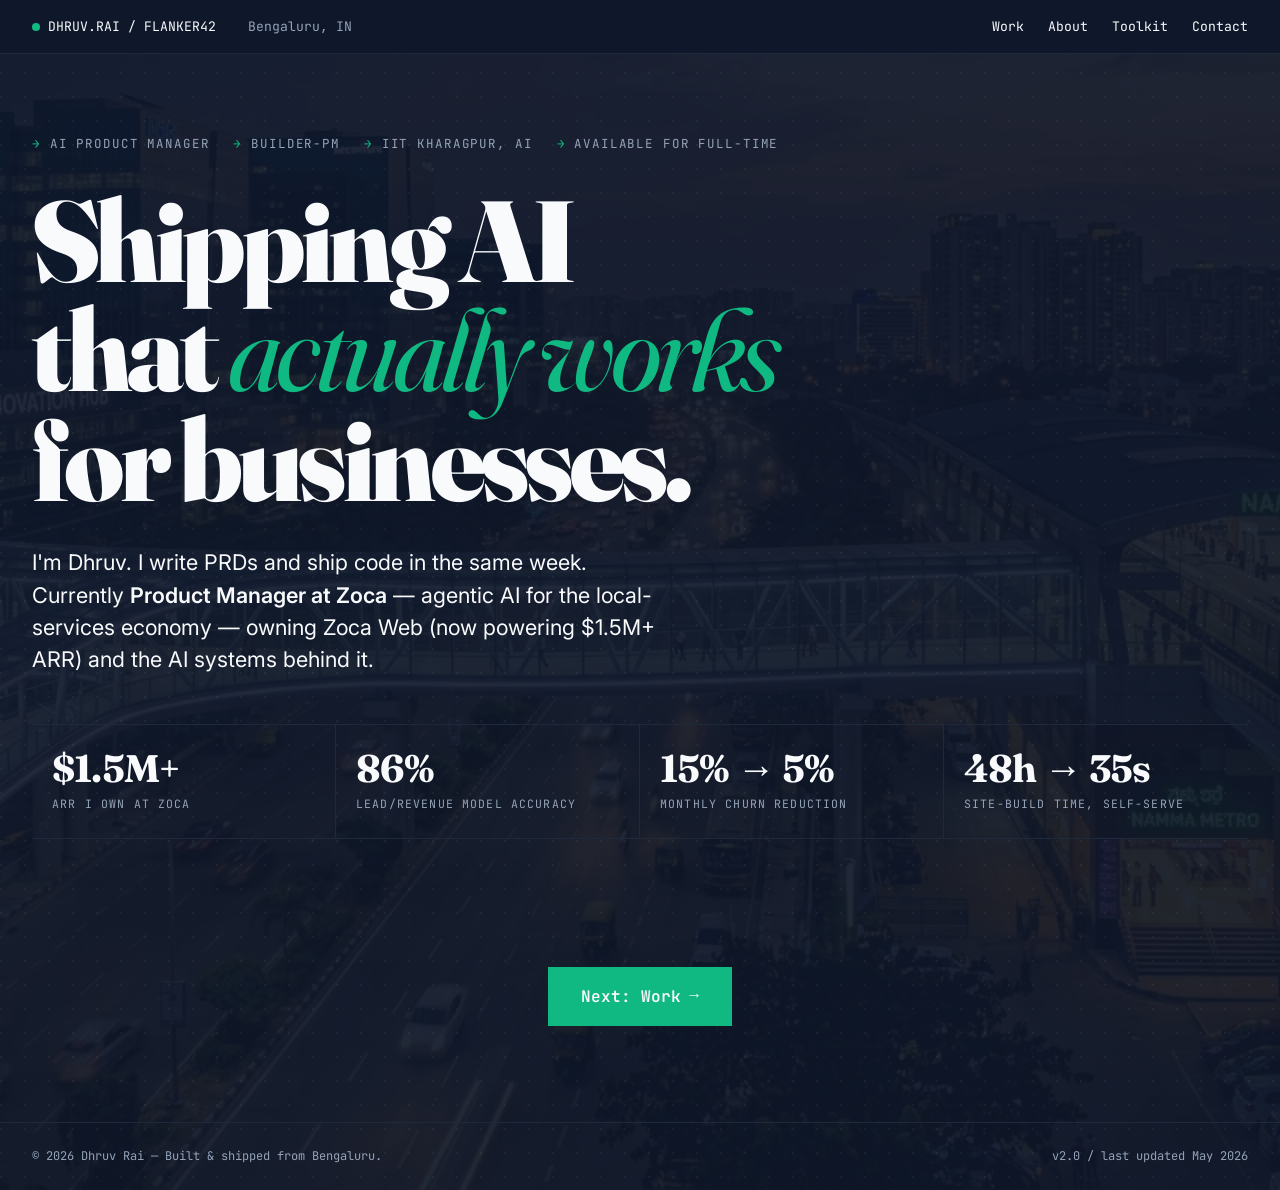
==== commit 936f639b: "Convert to multipager with redesign, animations, and updated CV content Co-authored-by: fLanKer42 <5" ====
--- a/index.html
+++ b/index.html
@@ -8,450 +8,21 @@
     <link rel="preconnect" href="https://fonts.googleapis.com">
     <link rel="preconnect" href="https://fonts.gstatic.com" crossorigin>
     <link href="https://fonts.googleapis.com/css2?family=Fraunces:opsz,wght@9..144,400;9..144,600;9..144,700;9..144,900&family=JetBrains+Mono:wght@400;500;700&family=Inter:wght@400;500;600&display=swap" rel="stylesheet">
-    <style>
-        :root {
-            --bg: #f4f1ea;
-            --ink: #1a1a1a;
-            --muted: #6b6b6b;
-            --line: #1a1a1a;
-            --accent: #ff5b22;
-            --paper: #faf8f3;
-            --card: #ffffff;
-        }
-
-        * { margin: 0; padding: 0; box-sizing: border-box; }
-        html { scroll-behavior: smooth; }
-
-        body {
-            font-family: 'Inter', sans-serif;
-            background: var(--bg);
-            color: var(--ink);
-            line-height: 1.6;
-            font-size: 16px;
-            overflow-x: hidden;
-            background-image: radial-gradient(circle at 1px 1px, rgba(26,26,26,0.06) 1px, transparent 0);
-            background-size: 24px 24px;
-        }
-
-        a { color: inherit; text-decoration: none; }
-
-        /* Top Bar */
-        .topbar {
-            border-bottom: 1px solid var(--line);
-            background: var(--bg);
-            position: sticky;
-            top: 0;
-            z-index: 100;
-            backdrop-filter: blur(8px);
-        }
-        .topbar-inner {
-            max-width: 1280px;
-            margin: 0 auto;
-            padding: 1rem 2rem;
-            display: flex;
-            justify-content: space-between;
-            align-items: center;
-            font-family: 'JetBrains Mono', monospace;
-            font-size: 0.82rem;
-        }
-        .topbar-left { display: flex; gap: 2rem; align-items: center; }
-        .signal {
-            display: inline-block;
-            width: 8px; height: 8px;
-            background: var(--accent);
-            border-radius: 50%;
-            margin-right: 0.5rem;
-            animation: pulse 2s infinite;
-        }
-        @keyframes pulse {
-            0%, 100% { opacity: 1; }
-            50% { opacity: 0.4; }
-        }
-        .topbar-right { display: flex; gap: 1.5rem; }
-        .topbar-right a { transition: color 0.2s; }
-        .topbar-right a:hover { color: var(--accent); }
-
-        /* Hero */
-        .hero {
-            max-width: 1280px;
-            margin: 0 auto;
-            padding: 5rem 2rem 4rem;
-            position: relative;
-        }
-        .hero-meta {
-            font-family: 'JetBrains Mono', monospace;
-            font-size: 0.78rem;
-            color: var(--muted);
-            text-transform: uppercase;
-            letter-spacing: 0.15em;
-            margin-bottom: 2rem;
-            display: flex;
-            gap: 1.5rem;
-            flex-wrap: wrap;
-        }
-        .hero-meta span::before {
-            content: "→ ";
-            color: var(--accent);
-        }
-        .hero h1 {
-            font-family: 'Fraunces', serif;
-            font-weight: 900;
-            font-size: clamp(3rem, 9vw, 7.5rem);
-            line-height: 0.95;
-            letter-spacing: -0.04em;
-            margin-bottom: 2rem;
-            font-variation-settings: "opsz" 144;
-        }
-        .hero h1 em {
-            font-style: italic;
-            font-weight: 400;
-            color: var(--accent);
-        }
-        .hero-tagline {
-            max-width: 640px;
-            font-size: 1.35rem;
-            line-height: 1.5;
-            color: var(--ink);
-            margin-bottom: 3rem;
-            font-weight: 400;
-        }
-        .hero-tagline strong { font-weight: 600; }
-        .hero-grid {
-            display: grid;
-            grid-template-columns: 1fr 1fr 1fr 1fr;
-            gap: 0;
-            border-top: 1px solid var(--line);
-            border-bottom: 1px solid var(--line);
-            margin-top: 2rem;
-        }
-        .stat {
-            padding: 1.5rem 1.25rem;
-            border-right: 1px solid var(--line);
-        }
-        .stat:last-child { border-right: none; }
-        .stat-num {
-            font-family: 'Fraunces', serif;
-            font-size: 2.4rem;
-            font-weight: 700;
-            line-height: 1;
-            margin-bottom: 0.5rem;
-            letter-spacing: -0.02em;
-        }
-        .stat-label {
-            font-family: 'JetBrains Mono', monospace;
-            font-size: 0.72rem;
-            color: var(--muted);
-            text-transform: uppercase;
-            letter-spacing: 0.1em;
-        }
-
-        /* Section header */
-        .section-header {
-            max-width: 1280px;
-            margin: 6rem auto 2rem;
-            padding: 0 2rem;
-            display: flex;
-            justify-content: space-between;
-            align-items: baseline;
-            border-bottom: 1px solid var(--line);
-            padding-bottom: 1rem;
-        }
-        .section-header h2 {
-            font-family: 'Fraunces', serif;
-            font-size: 2.2rem;
-            font-weight: 700;
-            letter-spacing: -0.02em;
-        }
-        .section-header .label {
-            font-family: 'JetBrains Mono', monospace;
-            font-size: 0.78rem;
-            color: var(--muted);
-            text-transform: uppercase;
-            letter-spacing: 0.15em;
-        }
-
-        /* Work */
-        .work { max-width: 1280px; margin: 0 auto; padding: 0 2rem; }
-        .role {
-            border-bottom: 1px solid var(--line);
-            padding: 2.5rem 0;
-            display: grid;
-            grid-template-columns: 240px 1fr;
-            gap: 3rem;
-        }
-        .role:last-child { border-bottom: none; }
-        .role-meta {
-            font-family: 'JetBrains Mono', monospace;
-            font-size: 0.82rem;
-        }
-        .role-company {
-            font-weight: 700;
-            font-size: 1rem;
-            margin-bottom: 0.4rem;
-            color: var(--ink);
-        }
-        .role-period { color: var(--muted); margin-bottom: 0.6rem; }
-        .role-tag {
-            display: inline-block;
-            padding: 0.2rem 0.6rem;
-            background: var(--ink);
-            color: var(--bg);
-            font-size: 0.7rem;
-            text-transform: uppercase;
-            letter-spacing: 0.1em;
-            margin-top: 0.4rem;
-        }
-        .role-tag.alt { background: var(--accent); color: var(--ink); }
-        .role-body h3 {
-            font-family: 'Fraunces', serif;
-            font-size: 1.6rem;
-            font-weight: 600;
-            margin-bottom: 0.3rem;
-            letter-spacing: -0.01em;
-        }
-        .role-subtitle {
-            color: var(--muted);
-            font-size: 0.95rem;
-            margin-bottom: 1.5rem;
-            font-style: italic;
-        }
-        .ship-list { list-style: none; display: grid; gap: 1rem; }
-        .ship {
-            display: grid;
-            grid-template-columns: auto 1fr;
-            gap: 1rem;
-            padding: 0.75rem 0;
-            transition: transform 0.2s;
-        }
-        .ship:hover { transform: translateX(4px); }
-        .ship-marker {
-            font-family: 'JetBrains Mono', monospace;
-            font-size: 0.75rem;
-            color: var(--accent);
-            font-weight: 700;
-            padding-top: 0.15rem;
-            white-space: nowrap;
-        }
-        .ship-content strong {
-            display: block;
-            font-weight: 600;
-            margin-bottom: 0.25rem;
-            color: var(--ink);
-        }
-        .ship-content span { color: var(--muted); font-size: 0.95rem; }
-        .ship-content .num {
-            color: var(--accent);
-            font-weight: 600;
-            font-family: 'JetBrains Mono', monospace;
-            font-size: 0.92rem;
-        }
-
-        /* About */
-        .about {
-            max-width: 1280px;
-            margin: 6rem auto 0;
-            padding: 4rem 2rem;
-            background: var(--paper);
-            border: 1px solid var(--line);
-            display: grid;
-            grid-template-columns: 1fr 2fr;
-            gap: 4rem;
-            position: relative;
-        }
-        .about::before {
-            content: "01";
-            position: absolute;
-            top: 1rem; right: 1.5rem;
-            font-family: 'JetBrains Mono', monospace;
-            font-size: 0.75rem;
-            color: var(--muted);
-        }
-        .about-label {
-            font-family: 'JetBrains Mono', monospace;
-            font-size: 0.78rem;
-            text-transform: uppercase;
-            letter-spacing: 0.15em;
-            color: var(--accent);
-        }
-        .about-body {
-            font-family: 'Fraunces', serif;
-            font-size: 1.5rem;
-            line-height: 1.45;
-            font-weight: 400;
-            letter-spacing: -0.01em;
-        }
-        .about-body p { margin-bottom: 1.25rem; }
-        .about-body p:last-child { margin-bottom: 0; }
-        .about-body em { color: var(--accent); font-style: italic; }
-
-        /* Toolkit */
-        .toolkit { max-width: 1280px; margin: 4rem auto 0; padding: 0 2rem; }
-        .toolkit-grid {
-            display: grid;
-            grid-template-columns: repeat(3, 1fr);
-            gap: 1px;
-            background: var(--line);
-            border: 1px solid var(--line);
-        }
-        .tool-cell { background: var(--card); padding: 2rem 1.75rem; }
-        .tool-cell h4 {
-            font-family: 'JetBrains Mono', monospace;
-            font-size: 0.78rem;
-            text-transform: uppercase;
-            letter-spacing: 0.15em;
-            color: var(--accent);
-            margin-bottom: 1rem;
-        }
-        .tool-cell p {
-            font-family: 'Fraunces', serif;
-            font-size: 1.1rem;
-            line-height: 1.5;
-        }
-
-        /* Closer / Contact */
-        .closer { max-width: 1280px; margin: 6rem auto 0; padding: 0 2rem; }
-        .consult-note {
-            border: 1px solid var(--line);
-            padding: 2rem 2.25rem;
-            margin-bottom: 3rem;
-            display: flex;
-            justify-content: space-between;
-            align-items: center;
-            gap: 2rem;
-            background: var(--paper);
-            flex-wrap: wrap;
-        }
-        .consult-note-text {
-            font-family: 'JetBrains Mono', monospace;
-            font-size: 0.85rem;
-            line-height: 1.5;
-            flex: 1;
-            min-width: 280px;
-        }
-        .consult-note-text strong {
-            color: var(--accent);
-            text-transform: uppercase;
-            letter-spacing: 0.1em;
-            font-size: 0.78rem;
-            display: block;
-            margin-bottom: 0.4rem;
-        }
-        .consult-link {
-            font-family: 'JetBrains Mono', monospace;
-            font-size: 0.85rem;
-            border-bottom: 1px solid var(--ink);
-            padding-bottom: 2px;
-            transition: color 0.2s, border-color 0.2s;
-            white-space: nowrap;
-        }
-        .consult-link:hover { color: var(--accent); border-color: var(--accent); }
-
-        .contact-block { text-align: center; padding: 5rem 0 6rem; }
-        .contact-block .pre {
-            font-family: 'JetBrains Mono', monospace;
-            font-size: 0.78rem;
-            color: var(--muted);
-            text-transform: uppercase;
-            letter-spacing: 0.2em;
-            margin-bottom: 1.5rem;
-        }
-        .contact-block h2 {
-            font-family: 'Fraunces', serif;
-            font-size: clamp(2.5rem, 6vw, 4.5rem);
-            font-weight: 900;
-            letter-spacing: -0.03em;
-            line-height: 1;
-            margin-bottom: 2rem;
-        }
-        .contact-block h2 em {
-            font-style: italic;
-            font-weight: 400;
-            color: var(--accent);
-        }
-        .contact-links {
-            display: flex;
-            gap: 0.75rem;
-            justify-content: center;
-            flex-wrap: wrap;
-            margin-top: 2rem;
-        }
-        .contact-pill {
-            font-family: 'JetBrains Mono', monospace;
-            font-size: 0.85rem;
-            padding: 0.7rem 1.25rem;
-            border: 1px solid var(--line);
-            transition: background 0.2s, color 0.2s;
-            background: var(--bg);
-        }
-        .contact-pill:hover { background: var(--ink); color: var(--bg); }
-        .contact-pill.primary {
-            background: var(--accent);
-            border-color: var(--accent);
-            color: var(--ink);
-            font-weight: 600;
-        }
-        .contact-pill.primary:hover {
-            background: var(--ink);
-            border-color: var(--ink);
-            color: var(--bg);
-        }
-
-        footer {
-            border-top: 1px solid var(--line);
-            padding: 1.5rem 2rem;
-            font-family: 'JetBrains Mono', monospace;
-            font-size: 0.75rem;
-            color: var(--muted);
-            display: flex;
-            justify-content: space-between;
-            max-width: 1280px;
-            margin: 0 auto;
-            flex-wrap: wrap;
-            gap: 1rem;
-        }
-
-        @keyframes fadeUp {
-            from { opacity: 0; transform: translateY(20px); }
-            to { opacity: 1; transform: translateY(0); }
-        }
-        .hero h1, .hero-tagline, .hero-meta, .hero-grid {
-            animation: fadeUp 0.7s ease-out backwards;
-        }
-        .hero-meta { animation-delay: 0.05s; }
-        .hero h1 { animation-delay: 0.15s; }
-        .hero-tagline { animation-delay: 0.3s; }
-        .hero-grid { animation-delay: 0.45s; }
-
-        @media (max-width: 900px) {
-            .hero-grid { grid-template-columns: 1fr 1fr; }
-            .stat:nth-child(2) { border-right: none; }
-            .stat:nth-child(1), .stat:nth-child(2) { border-bottom: 1px solid var(--line); }
-            .role { grid-template-columns: 1fr; gap: 1.5rem; }
-            .about { grid-template-columns: 1fr; gap: 1.5rem; padding: 2.5rem 1.5rem; }
-            .about-body { font-size: 1.2rem; }
-            .toolkit-grid { grid-template-columns: 1fr; }
-            .topbar-inner { padding: 0.75rem 1.25rem; flex-direction: column; gap: 0.5rem; align-items: flex-start; }
-            .topbar-left, .topbar-right { width: 100%; justify-content: space-between; }
-            .topbar-right { gap: 1rem; }
-            .hero { padding: 3rem 1.5rem 2.5rem; }
-            .work, .toolkit, .closer, .section-header { padding-left: 1.5rem; padding-right: 1.5rem; }
-            .consult-note { flex-direction: column; align-items: flex-start; }
-        }
-    </style>
+    <link rel="stylesheet" href="style.css">
 </head>
 <body>
 
     <div class="topbar">
         <div class="topbar-inner">
             <div class="topbar-left">
-                <span><span class="signal"></span>DHRUV.RAI / FLANKER42</span>
+                <a href="index.html"><span><span class="signal"></span>DHRUV.RAI / FLANKER42</span></a>
                 <span style="color: var(--muted);">Bengaluru, IN</span>
             </div>
             <div class="topbar-right">
-                <a href="#work">Work</a>
-                <a href="#about">About</a>
-                <a href="#toolkit">Toolkit</a>
-                <a href="#contact">Contact</a>
+                <a href="work.html">Work</a>
+                <a href="about.html">About</a>
+                <a href="toolkit.html">Toolkit</a>
+                <a href="contact.html">Contact</a>
             </div>
         </div>
     </div>
@@ -489,275 +60,14 @@
         </div>
     </section>
 
-    <div class="section-header" id="work">
-        <h2>Selected Work</h2>
-        <span class="label">02 / Shipped</span>
+
+
+    <div class="flow-nav" style="text-align: center; margin: 4rem 0; padding-bottom: 2rem;">
+        <a href="work.html" class="contact-pill primary" style="display: inline-flex; align-items: center; gap: 0.5rem; text-decoration: none; font-size: 1rem; padding: 1rem 2rem;">
+            <span>Next: Work</span>
+            <span style="font-family: monospace;">&rarr;</span>
+        </a>
     </div>
-    <section class="work">
-
-        <div class="role">
-            <div class="role-meta">
-                <div class="role-company">Zoca</div>
-                <div class="role-period">Dec 2024 — Present</div>
-                <div class="role-period">Bengaluru</div>
-                <span class="role-tag alt">Current</span>
-                <div style="margin-top: 1rem; color: var(--muted); font-size: 0.78rem;">Accel-backed seed.<br>Agentic AI for local-services SMBs.</div>
-            </div>
-            <div class="role-body">
-                <h3>Product Manager</h3>
-                <div class="role-subtitle">Promoted from Product Analyst (CX &amp; Growth) in Oct 2025</div>
-                <ul class="ship-list">
-                    <li class="ship">
-                        <span class="ship-marker">[01]</span>
-                        <div class="ship-content">
-                            <strong>Zoca Web — ICP expansion to multi-location SMBs</strong>
-                            <span>Lead pod of 2 engineers + 2 ops; own discovery, PRDs, GTM. Ship Python APIs and React features alongside the team. Now powers <span class="num">$1.5M+ ARR / 300+ paying customers</span>.</span>
-                        </div>
-                    </li>
-                    <li class="ship">
-                        <span class="ship-marker">[02]</span>
-                        <div class="ship-content">
-                            <strong>AI Content Generation (AEO)</strong>
-                            <span>Shipped LLM pipeline producing 2 blogs + 7 GBP posts/customer/week and 20 service pages/month, aligned to AEO rule-sets. <span class="num">70% ship customer-approved with zero edits</span>.</span>
-                        </div>
-                    </li>
-                    <li class="ship">
-                        <span class="ship-marker">[03]</span>
-                        <div class="ship-content">
-                            <strong>Lead &amp; Revenue Prediction</strong>
-                            <span>Built ML system forecasting customer-level lead and revenue performance at <span class="num">86% avg accuracy</span> (90%+ for hair salons and massage spas). Now CX's primary churn-risk and expansion signal.</span>
-                        </div>
-                    </li>
-                    <li class="ship">
-                        <span class="ship-marker">[04]</span>
-                        <div class="ship-content">
-                            <strong>AI Keyword Pipeline</strong>
-                            <span>Redesigned keyword selection from black-box ops process to transparent collaborative system. AI proposes, customer validates, model learns from feedback. Powers content and ads.</span>
-                        </div>
-                    </li>
-                    <li class="ship">
-                        <span class="ship-marker">[05]</span>
-                        <div class="ship-content">
-                            <strong>Self-Serve Website Builder + Editor</strong>
-                            <span>Replaced ops-ticket workflow with real-time customer self-edit. <span class="num">First build: 48 hrs → 35 sec.</span> Edit SLA: <span class="num">24 hrs → 60 sec</span>.</span>
-                        </div>
-                    </li>
-                    <li class="ship">
-                        <span class="ship-marker">[06]</span>
-                        <div class="ship-content">
-                            <strong>CX Health Score</strong>
-                            <span>Designed and shipped health score across 1000+ accounts. <span class="num">Drove monthly churn from 15%+ to under 5%</span>. Held 0 churn from healthy cohorts for 2 consecutive months.</span>
-                        </div>
-                    </li>
-                    <li class="ship">
-                        <span class="ship-marker">[07]</span>
-                        <div class="ship-content">
-                            <strong>Ads-Agent Turnaround</strong>
-                            <span>Took over churning vertical mid-stint (12 of ~50 churned in Sep). Rebuilt funnel signal tracking and automated keyword selection. <span class="num">Doubled avg ROAS</span> and stabilized the cohort.</span>
-                        </div>
-                    </li>
-                    <li class="ship">
-                        <span class="ship-marker">[08]</span>
-                        <div class="ship-content">
-                            <strong>Internal AI Tooling</strong>
-                            <span>Integrated MCPs across HubSpot, Metabase, Mixpanel and authored Claude skill files with DB schema. Adopted company-wide for self-serve analytics — eliminated need to backfill the analyst role post-promotion.</span>
-                        </div>
-                    </li>
-                </ul>
-            </div>
-        </div>
-
-        <div class="role">
-            <div class="role-meta">
-                <div class="role-company">Wishlink</div>
-                <div class="role-period">Feb 2024 — Dec 2024</div>
-                <div class="role-period">Gurugram</div>
-                <span class="role-tag">0→1</span>
-                <div style="margin-top: 1rem; color: var(--muted); font-size: 0.78rem;">Series A, Elevation/Fundamentum-backed creator commerce.</div>
-            </div>
-            <div class="role-body">
-                <h3>Product Analyst</h3>
-                <div class="role-subtitle">Full-time, post-internship conversion</div>
-                <ul class="ship-list">
-                    <li class="ship">
-                        <span class="ship-marker">[01]</span>
-                        <div class="ship-content">
-                            <strong>0→1 launch of consumer social-commerce app</strong>
-                            <span>Joined pre-launch as first product analyst. Core team through scale to <span class="num">~1Cr+ monthly GMV (~$120K)</span> and <span class="num">2-3L WAU</span> in 10 months.</span>
-                        </div>
-                    </li>
-                    <li class="ship">
-                        <span class="ship-marker">[02]</span>
-                        <div class="ship-content">
-                            <strong>Home screen + community forum redesign</strong>
-                            <span>Co-authored PRDs and instrumented event-level tracking across the funnel.</span>
-                        </div>
-                    </li>
-                    <li class="ship">
-                        <span class="ship-marker">[03]</span>
-                        <div class="ship-content">
-                            <strong>A/B testing framework</strong>
-                            <span>Designed cohort-normalized framework in DBT + Redash. Ran experiments across onboarding, feed, and conversion surfaces for unbiased validation.</span>
-                        </div>
-                    </li>
-                </ul>
-            </div>
-        </div>
-
-        <div class="role">
-            <div class="role-meta">
-                <div class="role-company">NoBroker</div>
-                <div class="role-period">May — Jul 2023</div>
-                <div class="role-period">Bengaluru</div>
-                <span class="role-tag">Internship</span>
-                <div style="margin-top: 1rem; color: var(--muted); font-size: 0.78rem;">NoBrokerHood — 4M+ user community vertical.</div>
-            </div>
-            <div class="role-body">
-                <h3>Product Analyst Intern</h3>
-                <div class="role-subtitle">User research, NLP, growth</div>
-                <ul class="ship-list">
-                    <li class="ship">
-                        <span class="ship-marker">[01]</span>
-                        <div class="ship-content">
-                            <strong>User research at scale</strong>
-                            <span>Conducted <span class="num">300+ user interviews</span> and analyzed NPS responses to surface engagement and gender-disparity gaps. Ran semantic clustering on <span class="num">1.1M+ forum posts</span>.</span>
-                        </div>
-                    </li>
-                    <li class="ship">
-                        <span class="ship-marker">[02]</span>
-                        <div class="ship-content">
-                            <strong>Shipped outcomes</strong>
-                            <span>UX changes <span class="num">2× forum interactions</span>; gender-incentive program grew the active female user base by <span class="num">60K</span>.</span>
-                        </div>
-                    </li>
-                </ul>
-            </div>
-        </div>
-
-        <div class="role">
-            <div class="role-meta">
-                <div class="role-company">Heltar</div>
-                <div class="role-period">Dec 2022 — Apr 2023</div>
-                <div class="role-period">Kharagpur</div>
-                <span class="role-tag">Founding</span>
-                <div style="margin-top: 1rem; color: var(--muted); font-size: 0.78rem;">Antler-backed; raised $175K pre-seed.</div>
-            </div>
-            <div class="role-body">
-                <h3>Founding Team Member</h3>
-                <div class="role-subtitle">Product strategy + engineering leadership</div>
-                <ul class="ship-list">
-                    <li class="ship">
-                        <span class="ship-marker">[01]</span>
-                        <div class="ship-content">
-                            <strong>Drove the B2C → B2B pivot</strong>
-                            <span>Ran market research and customer discovery driving the pivot from B2C EdTech to a B2B WhatsApp-business platform serving SMBs.</span>
-                        </div>
-                    </li>
-                    <li class="ship">
-                        <span class="ship-marker">[02]</span>
-                        <div class="ship-content">
-                            <strong>Led the multi-tenant rebuild</strong>
-                            <span>Migrated single-tenant EdTech stack to multi-tenant SaaS architecture to support multiple paying customers post-pivot.</span>
-                        </div>
-                    </li>
-                </ul>
-            </div>
-        </div>
-
-        <div class="role">
-            <div class="role-meta">
-                <div class="role-company">Earlier</div>
-                <div class="role-period">2021 — 2022</div>
-                <span class="role-tag">Internships</span>
-            </div>
-            <div class="role-body">
-                <ul class="ship-list">
-                    <li class="ship">
-                        <span class="ship-marker">[01]</span>
-                        <div class="ship-content">
-                            <strong>Mastercard — SQE Intern (PPO Offered) · Pune · 2022</strong>
-                            <span>Built automated data quality pipeline for Mastercard Advisors. Adopted by 3 internal teams across global transaction data.</span>
-                        </div>
-                    </li>
-                    <li class="ship">
-                        <span class="ship-marker">[02]</span>
-                        <div class="ship-content">
-                            <strong>Echospace — Founding Engineer Intern · Remote · 2021</strong>
-                            <span>Solo-built end-to-end web marketplace for sourcing essentials during COVID. Owned full technical stack while founder ran sales and supply.</span>
-                        </div>
-                    </li>
-                </ul>
-            </div>
-        </div>
-
-    </section>
-
-    <div class="section-header" id="about">
-        <h2>About</h2>
-        <span class="label">03 / Operator notes</span>
-    </div>
-    <section class="about">
-        <div class="about-label">// principles</div>
-        <div class="about-body">
-            <p>I'm a <em>Builder-PM</em> — PM by title, builder by instinct. Most AI products today are demos with pricing pages. The work I care about is the unglamorous plumbing: eval loops, feedback systems, the parts that turn a model into a product someone renews.</p>
-            <p>IIT Kharagpur, Dual Degree in Industrial &amp; Systems Engineering with an AI micro-specialization. M.Tech thesis: a content-based recommendation system for short-form fashion video using Mask R-CNN — engineered the feature-extraction pipeline (mAP <em>0.76</em>, 35% over baseline).</p>
-            <p>Outside that: elected Hall President of Azad Hall at IIT KGP — 730+ students, ₹2.7Cr annual budget, 80-member council. I learned more about ops there than in any classroom.</p>
-        </div>
-    </section>
-
-    <div class="section-header" id="toolkit">
-        <h2>Toolkit</h2>
-        <span class="label">04 / What I work with</span>
-    </div>
-    <section class="toolkit">
-        <div class="toolkit-grid">
-            <div class="tool-cell">
-                <h4>Product</h4>
-                <p>PRDs, roadmapping, 0→1, A/B testing, user research, GTM &amp; ICP expansion, funnel analytics, BMAD.</p>
-            </div>
-            <div class="tool-cell">
-                <h4>AI &amp; Data</h4>
-                <p>LLM evaluation, prompt engineering, RAG, MCPs, Claude skills, LangSmith, Mask R-CNN / CV, SQL, Python.</p>
-            </div>
-            <div class="tool-cell">
-                <h4>Builder Stack</h4>
-                <p>Lovable, React, TypeScript, Python, backend APIs, AWS, Retool, HubSpot, Playwright (E2E), Git.</p>
-            </div>
-            <div class="tool-cell">
-                <h4>Analytics</h4>
-                <p>Mixpanel, Metabase, DBT, Redshift, materialized views, event instrumentation.</p>
-            </div>
-            <div class="tool-cell">
-                <h4>Discovery</h4>
-                <p>User interviews at scale, NPS analysis, semantic clustering, customer journey mapping.</p>
-            </div>
-            <div class="tool-cell">
-                <h4>Operating Mode</h4>
-                <p>Small teams, big outcomes. Ship fast, instrument everything, learn from feedback, repeat.</p>
-            </div>
-        </div>
-    </section>
-
-    <section class="closer">
-        <div class="consult-note">
-            <div class="consult-note-text">
-                <strong>// also</strong>
-                Open to selective consulting — AI product strategy, eval systems, LLM-powered workflows for SMB and enterprise teams. If you're stuck between "demo" and "shipped," let's talk.
-            </div>
-            <a href="mailto:dhruv.rai2001@gmail.com?subject=Consulting%20enquiry" class="consult-link">→ Start a consulting enquiry</a>
-        </div>
-
-        <div class="contact-block" id="contact">
-            <div class="pre">// 05 / Reach out</div>
-            <h2>Let's <em>build</em><br>something real.</h2>
-            <div class="contact-links">
-                <a href="mailto:dhruv.rai2001@gmail.com" class="contact-pill primary">dhruv.rai2001@gmail.com</a>
-                <a href="https://linkedin.com/in/dhruv-rai-flanker/" target="_blank" rel="noopener" class="contact-pill">LinkedIn</a>
-                <a href="https://github.com/fLanKer42" target="_blank" rel="noopener" class="contact-pill">GitHub</a>
-                <a href="tel:+919412277458" class="contact-pill">+91 94122 77458</a>
-            </div>
-        </div>
-    </section>
 
     <footer>
         <span>© 2026 Dhruv Rai — Built &amp; shipped from Bengaluru.</span>
--- a/style.css
+++ b/style.css
@@ -0,0 +1,448 @@
+:root {
+            --bg: #0f172a;
+            --ink: #f8fafc;
+            --muted: #94a3b8;
+            --line: #1e293b;
+            --accent: #10b981;
+            --paper: #1e293b;
+            --card: #334155;
+        }
+
+        * { margin: 0; padding: 0; box-sizing: border-box; }
+        html { scroll-behavior: smooth; }
+
+        body {
+            font-family: 'Inter', sans-serif;
+            background: var(--bg);
+            color: var(--ink);
+            line-height: 1.6;
+            font-size: 16px;
+            overflow-x: hidden;
+            background-image: radial-gradient(circle at 1px 1px, rgba(248,250,252,0.05) 1px, transparent 0);
+            background-size: 24px 24px;
+        }
+
+        a { color: inherit; text-decoration: none; }
+
+        /* Top Bar */
+        .topbar {
+            border-bottom: 1px solid var(--line);
+            background: var(--bg);
+            position: sticky;
+            top: 0;
+            z-index: 100;
+            backdrop-filter: blur(8px);
+        }
+        .topbar-inner {
+            max-width: 1280px;
+            margin: 0 auto;
+            padding: 1rem 2rem;
+            display: flex;
+            justify-content: space-between;
+            align-items: center;
+            font-family: 'JetBrains Mono', monospace;
+            font-size: 0.82rem;
+        }
+        .topbar-left { display: flex; gap: 2rem; align-items: center; }
+        .signal {
+            display: inline-block;
+            width: 8px; height: 8px;
+            background: var(--accent);
+            border-radius: 50%;
+            margin-right: 0.5rem;
+            animation: pulse 2s infinite;
+        }
+        @keyframes pulse {
+            0%, 100% { opacity: 1; }
+            50% { opacity: 0.4; }
+        }
+        .topbar-right { display: flex; gap: 1.5rem; }
+        .topbar-right a { transition: color 0.2s; }
+        .topbar-right a:hover { color: var(--accent); }
+
+        /* Hero */
+        .hero {
+            max-width: 1280px;
+            margin: 0 auto;
+            padding: 5rem 2rem 4rem;
+            position: relative;
+        }
+        .hero-meta {
+            font-family: 'JetBrains Mono', monospace;
+            font-size: 0.78rem;
+            color: var(--muted);
+            text-transform: uppercase;
+            letter-spacing: 0.15em;
+            margin-bottom: 2rem;
+            display: flex;
+            gap: 1.5rem;
+            flex-wrap: wrap;
+        }
+        .hero-meta span::before {
+            content: "→ ";
+            color: var(--accent);
+        }
+        .hero h1 {
+            font-family: 'Fraunces', serif;
+            font-weight: 900;
+            font-size: clamp(3rem, 9vw, 7.5rem);
+            line-height: 0.95;
+            letter-spacing: -0.04em;
+            margin-bottom: 2rem;
+            font-variation-settings: "opsz" 144;
+        }
+        .hero h1 em {
+            font-style: italic;
+            font-weight: 400;
+            color: var(--accent);
+        }
+        .hero-tagline {
+            max-width: 640px;
+            font-size: 1.35rem;
+            line-height: 1.5;
+            color: var(--ink);
+            margin-bottom: 3rem;
+            font-weight: 400;
+        }
+        .hero-tagline strong { font-weight: 600; }
+        .hero-grid {
+            display: grid;
+            grid-template-columns: 1fr 1fr 1fr 1fr;
+            gap: 0;
+            border-top: 1px solid var(--line);
+            border-bottom: 1px solid var(--line);
+            margin-top: 2rem;
+        }
+        .stat {
+            padding: 1.5rem 1.25rem;
+            border-right: 1px solid var(--line);
+        }
+        .stat:last-child { border-right: none; }
+        .stat-num {
+            font-family: 'Fraunces', serif;
+            font-size: 2.4rem;
+            font-weight: 700;
+            line-height: 1;
+            margin-bottom: 0.5rem;
+            letter-spacing: -0.02em;
+        }
+        .stat-label {
+            font-family: 'JetBrains Mono', monospace;
+            font-size: 0.72rem;
+            color: var(--muted);
+            text-transform: uppercase;
+            letter-spacing: 0.1em;
+        }
+
+        /* Section header */
+        .section-header {
+            max-width: 1280px;
+            margin: 6rem auto 2rem;
+            padding: 0 2rem;
+            display: flex;
+            justify-content: space-between;
+            align-items: baseline;
+            border-bottom: 1px solid var(--line);
+            padding-bottom: 1rem;
+        }
+        .section-header h2 {
+            font-family: 'Fraunces', serif;
+            font-size: 2.2rem;
+            font-weight: 700;
+            letter-spacing: -0.02em;
+        }
+        .section-header .label {
+            font-family: 'JetBrains Mono', monospace;
+            font-size: 0.78rem;
+            color: var(--muted);
+            text-transform: uppercase;
+            letter-spacing: 0.15em;
+        }
+
+        /* Work */
+        .work { max-width: 1280px; margin: 0 auto; padding: 0 2rem; }
+        .role {
+            border-bottom: 1px solid var(--line);
+            padding: 2.5rem 0;
+            display: grid;
+            grid-template-columns: 240px 1fr;
+            gap: 3rem;
+        }
+        .role:last-child { border-bottom: none; }
+        .role-meta {
+            font-family: 'JetBrains Mono', monospace;
+            font-size: 0.82rem;
+        }
+        .role-company {
+            font-weight: 700;
+            font-size: 1rem;
+            margin-bottom: 0.4rem;
+            color: var(--ink);
+        }
+        .role-period { color: var(--muted); margin-bottom: 0.6rem; }
+        .role-tag {
+            display: inline-block;
+            padding: 0.2rem 0.6rem;
+            background: var(--ink);
+            color: var(--bg);
+            font-size: 0.7rem;
+            text-transform: uppercase;
+            letter-spacing: 0.1em;
+            margin-top: 0.4rem;
+        }
+        .role-tag.alt { background: var(--accent); color: var(--ink); }
+        .role-body h3 {
+            font-family: 'Fraunces', serif;
+            font-size: 1.6rem;
+            font-weight: 600;
+            margin-bottom: 0.3rem;
+            letter-spacing: -0.01em;
+        }
+        .role-subtitle {
+            color: var(--muted);
+            font-size: 0.95rem;
+            margin-bottom: 1.5rem;
+            font-style: italic;
+        }
+        .ship-list { list-style: none; display: grid; gap: 1rem; }
+        .ship {
+            display: grid;
+            grid-template-columns: auto 1fr;
+            gap: 1rem;
+            padding: 0.75rem 0;
+            transition: transform 0.2s;
+        }
+        .ship:hover { transform: translateX(4px); }
+        .ship-marker {
+            font-family: 'JetBrains Mono', monospace;
+            font-size: 0.75rem;
+            color: var(--accent);
+            font-weight: 700;
+            padding-top: 0.15rem;
+            white-space: nowrap;
+        }
+        .ship-content strong {
+            display: block;
+            font-weight: 600;
+            margin-bottom: 0.25rem;
+            color: var(--ink);
+        }
+        .ship-content span { color: var(--muted); font-size: 0.95rem; }
+        .ship-content .num {
+            color: var(--accent);
+            font-weight: 600;
+            font-family: 'JetBrains Mono', monospace;
+            font-size: 0.92rem;
+        }
+
+        /* About */
+        .about {
+            max-width: 1280px;
+            margin: 6rem auto 0;
+            padding: 4rem 2rem;
+            background: var(--paper);
+            border: 1px solid var(--line);
+            display: grid;
+            grid-template-columns: 1fr 2fr;
+            gap: 4rem;
+            position: relative;
+        }
+        .about::before {
+            content: "01";
+            position: absolute;
+            top: 1rem; right: 1.5rem;
+            font-family: 'JetBrains Mono', monospace;
+            font-size: 0.75rem;
+            color: var(--muted);
+        }
+        .about-label {
+            font-family: 'JetBrains Mono', monospace;
+            font-size: 0.78rem;
+            text-transform: uppercase;
+            letter-spacing: 0.15em;
+            color: var(--accent);
+        }
+        .about-body {
+            font-family: 'Fraunces', serif;
+            font-size: 1.5rem;
+            line-height: 1.45;
+            font-weight: 400;
+            letter-spacing: -0.01em;
+        }
+        .about-body p { margin-bottom: 1.25rem; }
+        .about-body p:last-child { margin-bottom: 0; }
+        .about-body em { color: var(--accent); font-style: italic; }
+
+        /* Toolkit */
+        .toolkit { max-width: 1280px; margin: 4rem auto 0; padding: 0 2rem; }
+        .toolkit-grid {
+            display: grid;
+            grid-template-columns: repeat(3, 1fr);
+            gap: 1px;
+            background: var(--line);
+            border: 1px solid var(--line);
+        }
+        .tool-cell { background: var(--card); padding: 2rem 1.75rem; }
+        .tool-cell h4 {
+            font-family: 'JetBrains Mono', monospace;
+            font-size: 0.78rem;
+            text-transform: uppercase;
+            letter-spacing: 0.15em;
+            color: var(--accent);
+            margin-bottom: 1rem;
+        }
+        .tool-cell p {
+            font-family: 'Fraunces', serif;
+            font-size: 1.1rem;
+            line-height: 1.5;
+        }
+
+        /* Closer / Contact */
+        .closer { max-width: 1280px; margin: 6rem auto 0; padding: 0 2rem; }
+        .consult-note {
+            border: 1px solid var(--line);
+            padding: 2rem 2.25rem;
+            margin-bottom: 3rem;
+            display: flex;
+            justify-content: space-between;
+            align-items: center;
+            gap: 2rem;
+            background: var(--paper);
+            flex-wrap: wrap;
+        }
+        .consult-note-text {
+            font-family: 'JetBrains Mono', monospace;
+            font-size: 0.85rem;
+            line-height: 1.5;
+            flex: 1;
+            min-width: 280px;
+        }
+        .consult-note-text strong {
+            color: var(--accent);
+            text-transform: uppercase;
+            letter-spacing: 0.1em;
+            font-size: 0.78rem;
+            display: block;
+            margin-bottom: 0.4rem;
+        }
+        .consult-link {
+            font-family: 'JetBrains Mono', monospace;
+            font-size: 0.85rem;
+            border-bottom: 1px solid var(--ink);
+            padding-bottom: 2px;
+            transition: color 0.2s, border-color 0.2s;
+            white-space: nowrap;
+        }
+        .consult-link:hover { color: var(--accent); border-color: var(--accent); }
+
+        .contact-block { text-align: center; padding: 5rem 0 6rem; }
+        .contact-block .pre {
+            font-family: 'JetBrains Mono', monospace;
+            font-size: 0.78rem;
+            color: var(--muted);
+            text-transform: uppercase;
+            letter-spacing: 0.2em;
+            margin-bottom: 1.5rem;
+        }
+        .contact-block h2 {
+            font-family: 'Fraunces', serif;
+            font-size: clamp(2.5rem, 6vw, 4.5rem);
+            font-weight: 900;
+            letter-spacing: -0.03em;
+            line-height: 1;
+            margin-bottom: 2rem;
+        }
+        .contact-block h2 em {
+            font-style: italic;
+            font-weight: 400;
+            color: var(--accent);
+        }
+        .contact-links {
+            display: flex;
+            gap: 0.75rem;
+            justify-content: center;
+            flex-wrap: wrap;
+            margin-top: 2rem;
+        }
+        .contact-pill {
+            font-family: 'JetBrains Mono', monospace;
+            font-size: 0.85rem;
+            padding: 0.7rem 1.25rem;
+            border: 1px solid var(--line);
+            transition: background 0.2s, color 0.2s;
+            background: var(--bg);
+        }
+        .contact-pill:hover { background: var(--ink); color: var(--bg); }
+        .contact-pill.primary {
+            background: var(--accent);
+            border-color: var(--accent);
+            color: var(--ink);
+            font-weight: 600;
+        }
+        .contact-pill.primary:hover {
+            background: var(--ink);
+            border-color: var(--ink);
+            color: var(--bg);
+        }
+
+        footer {
+            border-top: 1px solid var(--line);
+            padding: 1.5rem 2rem;
+            font-family: 'JetBrains Mono', monospace;
+            font-size: 0.75rem;
+            color: var(--muted);
+            display: flex;
+            justify-content: space-between;
+            max-width: 1280px;
+            margin: 0 auto;
+            flex-wrap: wrap;
+            gap: 1rem;
+        }
+
+        @keyframes fadeUp {
+            from { opacity: 0; transform: translateY(20px); }
+            to { opacity: 1; transform: translateY(0); }
+        }
+        .hero h1, .hero-tagline, .hero-meta, .hero-grid {
+            animation: fadeUp 0.7s ease-out backwards;
+        }
+        .hero-meta { animation-delay: 0.05s; }
+        .hero h1 { animation-delay: 0.15s; }
+        .hero-tagline { animation-delay: 0.3s; }
+        .hero-grid { animation-delay: 0.45s; }
+
+        @media (max-width: 900px) {
+            .hero-grid { grid-template-columns: 1fr 1fr; }
+            .stat:nth-child(2) { border-right: none; }
+            .stat:nth-child(1), .stat:nth-child(2) { border-bottom: 1px solid var(--line); }
+            .role { grid-template-columns: 1fr; gap: 1.5rem; }
+            .about { grid-template-columns: 1fr; gap: 1.5rem; padding: 2.5rem 1.5rem; }
+            .about-body { font-size: 1.2rem; }
+            .toolkit-grid { grid-template-columns: 1fr; }
+            .topbar-inner { padding: 0.75rem 1.25rem; flex-direction: column; gap: 0.5rem; align-items: flex-start; }
+            .topbar-left, .topbar-right { width: 100%; justify-content: space-between; }
+            .topbar-right { gap: 1rem; }
+            .hero { padding: 3rem 1.5rem 2.5rem; }
+            .work, .toolkit, .closer, .section-header { padding-left: 1.5rem; padding-right: 1.5rem; }
+            .consult-note { flex-direction: column; align-items: flex-start; }
+        }
+
+        @keyframes futuristic-page-load {
+            0% { opacity: 0; transform: scale(0.98) translateY(10px); filter: blur(4px); }
+            100% { opacity: 1; transform: scale(1) translateY(0); filter: blur(0); }
+        }
+        body {
+            animation: futuristic-page-load 0.6s cubic-bezier(0.22, 1, 0.36, 1) forwards;
+        }
+
+        body::before {
+            content: '';
+            position: fixed;
+            top: 0; left: 0; right: 0; bottom: 0;
+            background-image: url('./images/background.jpg');
+            background-size: cover;
+            background-position: center;
+            opacity: 0.08;
+            z-index: -1;
+            pointer-events: none;
+        }
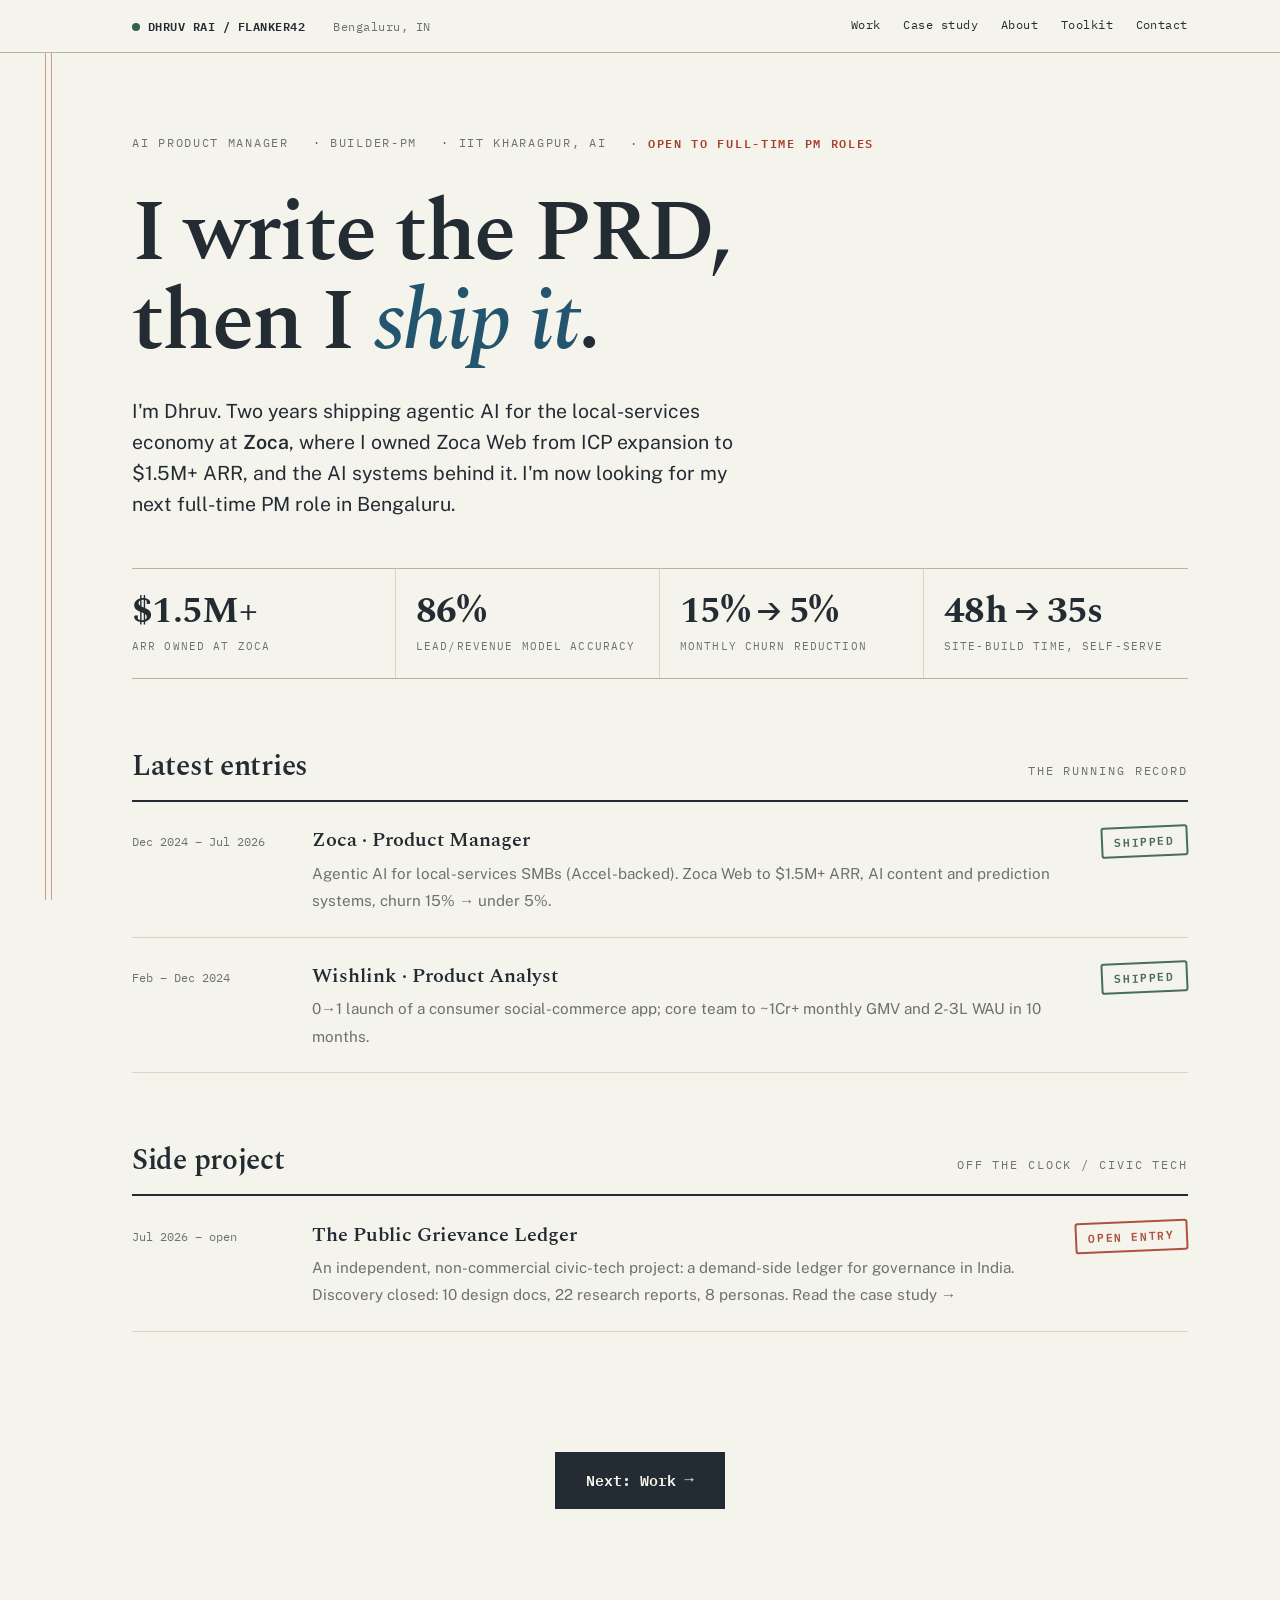
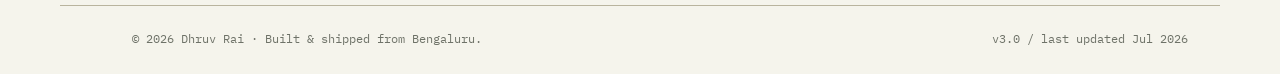
==== commit 89a1efde: "Redesign as paper-ledger theme; update content post-Zoca; add Grievance Ledger case study - New visu" ====
--- a/index.html
+++ b/index.html
@@ -3,11 +3,11 @@
 <head>
     <meta charset="UTF-8">
     <meta name="viewport" content="width=device-width, initial-scale=1.0">
-    <title>Dhruv Rai — AI Product Manager / Builder-PM</title>
-    <meta name="description" content="Dhruv Rai — AI Product Manager and Builder-PM. Shipping agentic AI for SMBs at Zoca. IIT Kharagpur.">
+    <title>Dhruv Rai · AI Product Manager / Builder-PM</title>
+    <meta name="description" content="Dhruv Rai: AI Product Manager and Builder-PM (IIT Kharagpur, ex-Zoca). Open to full-time PM roles in Bengaluru. Currently building The Public Grievance Ledger.">
     <link rel="preconnect" href="https://fonts.googleapis.com">
     <link rel="preconnect" href="https://fonts.gstatic.com" crossorigin>
-    <link href="https://fonts.googleapis.com/css2?family=Fraunces:opsz,wght@9..144,400;9..144,600;9..144,700;9..144,900&family=JetBrains+Mono:wght@400;500;700&family=Inter:wght@400;500;600&display=swap" rel="stylesheet">
+    <link href="https://fonts.googleapis.com/css2?family=Spectral:ital,wght@0,500;0,600;0,700;1,500;1,600&family=Public+Sans:wght@400;500;600&family=IBM+Plex+Mono:wght@400;500;600&display=swap" rel="stylesheet">
     <link rel="stylesheet" href="style.css">
 </head>
 <body>
@@ -15,15 +15,16 @@
     <div class="topbar">
         <div class="topbar-inner">
             <div class="topbar-left">
-                <a href="index.html"><span><span class="signal"></span>DHRUV.RAI / FLANKER42</span></a>
-                <span style="color: var(--muted);">Bengaluru, IN</span>
+                <a href="index.html"><span><span class="signal"></span>DHRUV RAI / FLANKER42</span></a>
+                <span class="topbar-loc">Bengaluru, IN</span>
             </div>
-            <div class="topbar-right">
+            <nav class="topbar-right">
                 <a href="work.html">Work</a>
+                <a href="grievance-ledger.html">Case study</a>
                 <a href="about.html">About</a>
                 <a href="toolkit.html">Toolkit</a>
                 <a href="contact.html">Contact</a>
-            </div>
+            </nav>
         </div>
     </div>
 
@@ -32,18 +33,18 @@
             <span>AI Product Manager</span>
             <span>Builder-PM</span>
             <span>IIT Kharagpur, AI</span>
-            <span>Available for full-time</span>
+            <span><strong>Open to full-time PM roles</strong></span>
         </div>
-        <h1>Shipping AI<br>that <em>actually works</em><br>for businesses.</h1>
+        <h1>I write the PRD,<br>then I <em>ship it</em>.</h1>
         <p class="hero-tagline">
-            I'm Dhruv. I write PRDs and ship code in the same week.
-            Currently <strong>Product Manager at Zoca</strong> — agentic AI for the local-services economy —
-            owning Zoca Web (now powering $1.5M+ ARR) and the AI systems behind it.
+            I'm Dhruv. Two years shipping agentic AI for the local-services economy at
+            <strong>Zoca</strong>, where I owned Zoca Web from ICP expansion to $1.5M+ ARR, and the
+            AI systems behind it. I'm now looking for my next full-time PM role in Bengaluru.
         </p>
         <div class="hero-grid">
             <div class="stat">
                 <div class="stat-num">$1.5M+</div>
-                <div class="stat-label">ARR I own at Zoca</div>
+                <div class="stat-label">ARR owned at Zoca</div>
             </div>
             <div class="stat">
                 <div class="stat-num">86%</div>
@@ -58,20 +59,56 @@
                 <div class="stat-label">Site-build time, self-serve</div>
             </div>
         </div>
+
+        <div class="ledger">
+            <div class="ledger-head">
+                <h2>Latest entries</h2>
+                <span class="label" style="color: var(--muted);">The running record</span>
+            </div>
+            <a class="entry" href="work.html">
+                <span class="entry-date">Dec 2024 – Jul 2026</span>
+                <span class="entry-desc">
+                    <strong>Zoca · Product Manager</strong>
+                    <span>Agentic AI for local-services SMBs (Accel-backed). Zoca Web to $1.5M+ ARR, AI content and prediction systems, churn 15% → under 5%.</span>
+                </span>
+                <span class="entry-mark"><span class="stamp">Shipped</span></span>
+            </a>
+            <a class="entry" href="work.html">
+                <span class="entry-date">Feb – Dec 2024</span>
+                <span class="entry-desc">
+                    <strong>Wishlink · Product Analyst</strong>
+                    <span>0→1 launch of a consumer social-commerce app; core team to ~1Cr+ monthly GMV and 2-3L WAU in 10 months.</span>
+                </span>
+                <span class="entry-mark"><span class="stamp">Shipped</span></span>
+            </a>
+        </div>
+
+        <div class="ledger">
+            <div class="ledger-head">
+                <h2>Side project</h2>
+                <span class="label" style="color: var(--muted);">Off the clock / Civic tech</span>
+            </div>
+            <a class="entry" href="grievance-ledger.html">
+                <span class="entry-date">Jul 2026 – open</span>
+                <span class="entry-desc">
+                    <strong>The Public Grievance Ledger</strong>
+                    <span>An independent, non-commercial civic-tech project: a demand-side ledger for governance in India. Discovery closed: 10 design docs, 22 research reports, 8 personas. Read the case study →</span>
+                </span>
+                <span class="entry-mark"><span class="stamp open">Open entry</span></span>
+            </a>
+        </div>
     </section>
 
-
-
-    <div class="flow-nav" style="text-align: center; margin: 4rem 0; padding-bottom: 2rem;">
-        <a href="work.html" class="contact-pill primary" style="display: inline-flex; align-items: center; gap: 0.5rem; text-decoration: none; font-size: 1rem; padding: 1rem 2rem;">
+    <div class="flow-nav">
+        <a href="work.html" class="contact-pill primary">
             <span>Next: Work</span>
             <span style="font-family: monospace;">&rarr;</span>
         </a>
     </div>
 
     <footer>
-        <span>© 2026 Dhruv Rai — Built &amp; shipped from Bengaluru.</span>
-        <span>v2.0 / last updated May 2026</span>
+        <span>© 2026 Dhruv Rai · Built &amp; shipped from Bengaluru.</span>
+        <span>v3.0 / last updated Jul 2026</span>
     </footer>
 
 </body>
--- a/style.css
+++ b/style.css
@@ -1,448 +1,653 @@
+/* ============================================================
+   DHRUV RAI — flanker42 · "The Ledger"
+   Paper ground, ink type, red margin rule, stamped statuses.
+   Display: Spectral · Body: Public Sans · Data: IBM Plex Mono
+   ============================================================ */
+
 :root {
-            --bg: #0f172a;
-            --ink: #f8fafc;
-            --muted: #94a3b8;
-            --line: #1e293b;
-            --accent: #10b981;
-            --paper: #1e293b;
-            --card: #334155;
-        }
-
-        * { margin: 0; padding: 0; box-sizing: border-box; }
-        html { scroll-behavior: smooth; }
-
-        body {
-            font-family: 'Inter', sans-serif;
-            background: var(--bg);
-            color: var(--ink);
-            line-height: 1.6;
-            font-size: 16px;
-            overflow-x: hidden;
-            background-image: radial-gradient(circle at 1px 1px, rgba(248,250,252,0.05) 1px, transparent 0);
-            background-size: 24px 24px;
-        }
-
-        a { color: inherit; text-decoration: none; }
-
-        /* Top Bar */
-        .topbar {
-            border-bottom: 1px solid var(--line);
-            background: var(--bg);
-            position: sticky;
-            top: 0;
-            z-index: 100;
-            backdrop-filter: blur(8px);
-        }
-        .topbar-inner {
-            max-width: 1280px;
-            margin: 0 auto;
-            padding: 1rem 2rem;
-            display: flex;
-            justify-content: space-between;
-            align-items: center;
-            font-family: 'JetBrains Mono', monospace;
-            font-size: 0.82rem;
-        }
-        .topbar-left { display: flex; gap: 2rem; align-items: center; }
-        .signal {
-            display: inline-block;
-            width: 8px; height: 8px;
-            background: var(--accent);
-            border-radius: 50%;
-            margin-right: 0.5rem;
-            animation: pulse 2s infinite;
-        }
-        @keyframes pulse {
-            0%, 100% { opacity: 1; }
-            50% { opacity: 0.4; }
-        }
-        .topbar-right { display: flex; gap: 1.5rem; }
-        .topbar-right a { transition: color 0.2s; }
-        .topbar-right a:hover { color: var(--accent); }
-
-        /* Hero */
-        .hero {
-            max-width: 1280px;
-            margin: 0 auto;
-            padding: 5rem 2rem 4rem;
-            position: relative;
-        }
-        .hero-meta {
-            font-family: 'JetBrains Mono', monospace;
-            font-size: 0.78rem;
-            color: var(--muted);
-            text-transform: uppercase;
-            letter-spacing: 0.15em;
-            margin-bottom: 2rem;
-            display: flex;
-            gap: 1.5rem;
-            flex-wrap: wrap;
-        }
-        .hero-meta span::before {
-            content: "→ ";
-            color: var(--accent);
-        }
-        .hero h1 {
-            font-family: 'Fraunces', serif;
-            font-weight: 900;
-            font-size: clamp(3rem, 9vw, 7.5rem);
-            line-height: 0.95;
-            letter-spacing: -0.04em;
-            margin-bottom: 2rem;
-            font-variation-settings: "opsz" 144;
-        }
-        .hero h1 em {
-            font-style: italic;
-            font-weight: 400;
-            color: var(--accent);
-        }
-        .hero-tagline {
-            max-width: 640px;
-            font-size: 1.35rem;
-            line-height: 1.5;
-            color: var(--ink);
-            margin-bottom: 3rem;
-            font-weight: 400;
-        }
-        .hero-tagline strong { font-weight: 600; }
-        .hero-grid {
-            display: grid;
-            grid-template-columns: 1fr 1fr 1fr 1fr;
-            gap: 0;
-            border-top: 1px solid var(--line);
-            border-bottom: 1px solid var(--line);
-            margin-top: 2rem;
-        }
-        .stat {
-            padding: 1.5rem 1.25rem;
-            border-right: 1px solid var(--line);
-        }
-        .stat:last-child { border-right: none; }
-        .stat-num {
-            font-family: 'Fraunces', serif;
-            font-size: 2.4rem;
-            font-weight: 700;
-            line-height: 1;
-            margin-bottom: 0.5rem;
-            letter-spacing: -0.02em;
-        }
-        .stat-label {
-            font-family: 'JetBrains Mono', monospace;
-            font-size: 0.72rem;
-            color: var(--muted);
-            text-transform: uppercase;
-            letter-spacing: 0.1em;
-        }
-
-        /* Section header */
-        .section-header {
-            max-width: 1280px;
-            margin: 6rem auto 2rem;
-            padding: 0 2rem;
-            display: flex;
-            justify-content: space-between;
-            align-items: baseline;
-            border-bottom: 1px solid var(--line);
-            padding-bottom: 1rem;
-        }
-        .section-header h2 {
-            font-family: 'Fraunces', serif;
-            font-size: 2.2rem;
-            font-weight: 700;
-            letter-spacing: -0.02em;
-        }
-        .section-header .label {
-            font-family: 'JetBrains Mono', monospace;
-            font-size: 0.78rem;
-            color: var(--muted);
-            text-transform: uppercase;
-            letter-spacing: 0.15em;
-        }
-
-        /* Work */
-        .work { max-width: 1280px; margin: 0 auto; padding: 0 2rem; }
-        .role {
-            border-bottom: 1px solid var(--line);
-            padding: 2.5rem 0;
-            display: grid;
-            grid-template-columns: 240px 1fr;
-            gap: 3rem;
-        }
-        .role:last-child { border-bottom: none; }
-        .role-meta {
-            font-family: 'JetBrains Mono', monospace;
-            font-size: 0.82rem;
-        }
-        .role-company {
-            font-weight: 700;
-            font-size: 1rem;
-            margin-bottom: 0.4rem;
-            color: var(--ink);
-        }
-        .role-period { color: var(--muted); margin-bottom: 0.6rem; }
-        .role-tag {
-            display: inline-block;
-            padding: 0.2rem 0.6rem;
-            background: var(--ink);
-            color: var(--bg);
-            font-size: 0.7rem;
-            text-transform: uppercase;
-            letter-spacing: 0.1em;
-            margin-top: 0.4rem;
-        }
-        .role-tag.alt { background: var(--accent); color: var(--ink); }
-        .role-body h3 {
-            font-family: 'Fraunces', serif;
-            font-size: 1.6rem;
-            font-weight: 600;
-            margin-bottom: 0.3rem;
-            letter-spacing: -0.01em;
-        }
-        .role-subtitle {
-            color: var(--muted);
-            font-size: 0.95rem;
-            margin-bottom: 1.5rem;
-            font-style: italic;
-        }
-        .ship-list { list-style: none; display: grid; gap: 1rem; }
-        .ship {
-            display: grid;
-            grid-template-columns: auto 1fr;
-            gap: 1rem;
-            padding: 0.75rem 0;
-            transition: transform 0.2s;
-        }
-        .ship:hover { transform: translateX(4px); }
-        .ship-marker {
-            font-family: 'JetBrains Mono', monospace;
-            font-size: 0.75rem;
-            color: var(--accent);
-            font-weight: 700;
-            padding-top: 0.15rem;
-            white-space: nowrap;
-        }
-        .ship-content strong {
-            display: block;
-            font-weight: 600;
-            margin-bottom: 0.25rem;
-            color: var(--ink);
-        }
-        .ship-content span { color: var(--muted); font-size: 0.95rem; }
-        .ship-content .num {
-            color: var(--accent);
-            font-weight: 600;
-            font-family: 'JetBrains Mono', monospace;
-            font-size: 0.92rem;
-        }
-
-        /* About */
-        .about {
-            max-width: 1280px;
-            margin: 6rem auto 0;
-            padding: 4rem 2rem;
-            background: var(--paper);
-            border: 1px solid var(--line);
-            display: grid;
-            grid-template-columns: 1fr 2fr;
-            gap: 4rem;
-            position: relative;
-        }
-        .about::before {
-            content: "01";
-            position: absolute;
-            top: 1rem; right: 1.5rem;
-            font-family: 'JetBrains Mono', monospace;
-            font-size: 0.75rem;
-            color: var(--muted);
-        }
-        .about-label {
-            font-family: 'JetBrains Mono', monospace;
-            font-size: 0.78rem;
-            text-transform: uppercase;
-            letter-spacing: 0.15em;
-            color: var(--accent);
-        }
-        .about-body {
-            font-family: 'Fraunces', serif;
-            font-size: 1.5rem;
-            line-height: 1.45;
-            font-weight: 400;
-            letter-spacing: -0.01em;
-        }
-        .about-body p { margin-bottom: 1.25rem; }
-        .about-body p:last-child { margin-bottom: 0; }
-        .about-body em { color: var(--accent); font-style: italic; }
-
-        /* Toolkit */
-        .toolkit { max-width: 1280px; margin: 4rem auto 0; padding: 0 2rem; }
-        .toolkit-grid {
-            display: grid;
-            grid-template-columns: repeat(3, 1fr);
-            gap: 1px;
-            background: var(--line);
-            border: 1px solid var(--line);
-        }
-        .tool-cell { background: var(--card); padding: 2rem 1.75rem; }
-        .tool-cell h4 {
-            font-family: 'JetBrains Mono', monospace;
-            font-size: 0.78rem;
-            text-transform: uppercase;
-            letter-spacing: 0.15em;
-            color: var(--accent);
-            margin-bottom: 1rem;
-        }
-        .tool-cell p {
-            font-family: 'Fraunces', serif;
-            font-size: 1.1rem;
-            line-height: 1.5;
-        }
-
-        /* Closer / Contact */
-        .closer { max-width: 1280px; margin: 6rem auto 0; padding: 0 2rem; }
-        .consult-note {
-            border: 1px solid var(--line);
-            padding: 2rem 2.25rem;
-            margin-bottom: 3rem;
-            display: flex;
-            justify-content: space-between;
-            align-items: center;
-            gap: 2rem;
-            background: var(--paper);
-            flex-wrap: wrap;
-        }
-        .consult-note-text {
-            font-family: 'JetBrains Mono', monospace;
-            font-size: 0.85rem;
-            line-height: 1.5;
-            flex: 1;
-            min-width: 280px;
-        }
-        .consult-note-text strong {
-            color: var(--accent);
-            text-transform: uppercase;
-            letter-spacing: 0.1em;
-            font-size: 0.78rem;
-            display: block;
-            margin-bottom: 0.4rem;
-        }
-        .consult-link {
-            font-family: 'JetBrains Mono', monospace;
-            font-size: 0.85rem;
-            border-bottom: 1px solid var(--ink);
-            padding-bottom: 2px;
-            transition: color 0.2s, border-color 0.2s;
-            white-space: nowrap;
-        }
-        .consult-link:hover { color: var(--accent); border-color: var(--accent); }
-
-        .contact-block { text-align: center; padding: 5rem 0 6rem; }
-        .contact-block .pre {
-            font-family: 'JetBrains Mono', monospace;
-            font-size: 0.78rem;
-            color: var(--muted);
-            text-transform: uppercase;
-            letter-spacing: 0.2em;
-            margin-bottom: 1.5rem;
-        }
-        .contact-block h2 {
-            font-family: 'Fraunces', serif;
-            font-size: clamp(2.5rem, 6vw, 4.5rem);
-            font-weight: 900;
-            letter-spacing: -0.03em;
-            line-height: 1;
-            margin-bottom: 2rem;
-        }
-        .contact-block h2 em {
-            font-style: italic;
-            font-weight: 400;
-            color: var(--accent);
-        }
-        .contact-links {
-            display: flex;
-            gap: 0.75rem;
-            justify-content: center;
-            flex-wrap: wrap;
-            margin-top: 2rem;
-        }
-        .contact-pill {
-            font-family: 'JetBrains Mono', monospace;
-            font-size: 0.85rem;
-            padding: 0.7rem 1.25rem;
-            border: 1px solid var(--line);
-            transition: background 0.2s, color 0.2s;
-            background: var(--bg);
-        }
-        .contact-pill:hover { background: var(--ink); color: var(--bg); }
-        .contact-pill.primary {
-            background: var(--accent);
-            border-color: var(--accent);
-            color: var(--ink);
-            font-weight: 600;
-        }
-        .contact-pill.primary:hover {
-            background: var(--ink);
-            border-color: var(--ink);
-            color: var(--bg);
-        }
-
-        footer {
-            border-top: 1px solid var(--line);
-            padding: 1.5rem 2rem;
-            font-family: 'JetBrains Mono', monospace;
-            font-size: 0.75rem;
-            color: var(--muted);
-            display: flex;
-            justify-content: space-between;
-            max-width: 1280px;
-            margin: 0 auto;
-            flex-wrap: wrap;
-            gap: 1rem;
-        }
-
-        @keyframes fadeUp {
-            from { opacity: 0; transform: translateY(20px); }
-            to { opacity: 1; transform: translateY(0); }
-        }
-        .hero h1, .hero-tagline, .hero-meta, .hero-grid {
-            animation: fadeUp 0.7s ease-out backwards;
-        }
-        .hero-meta { animation-delay: 0.05s; }
-        .hero h1 { animation-delay: 0.15s; }
-        .hero-tagline { animation-delay: 0.3s; }
-        .hero-grid { animation-delay: 0.45s; }
-
-        @media (max-width: 900px) {
-            .hero-grid { grid-template-columns: 1fr 1fr; }
-            .stat:nth-child(2) { border-right: none; }
-            .stat:nth-child(1), .stat:nth-child(2) { border-bottom: 1px solid var(--line); }
-            .role { grid-template-columns: 1fr; gap: 1.5rem; }
-            .about { grid-template-columns: 1fr; gap: 1.5rem; padding: 2.5rem 1.5rem; }
-            .about-body { font-size: 1.2rem; }
-            .toolkit-grid { grid-template-columns: 1fr; }
-            .topbar-inner { padding: 0.75rem 1.25rem; flex-direction: column; gap: 0.5rem; align-items: flex-start; }
-            .topbar-left, .topbar-right { width: 100%; justify-content: space-between; }
-            .topbar-right { gap: 1rem; }
-            .hero { padding: 3rem 1.5rem 2.5rem; }
-            .work, .toolkit, .closer, .section-header { padding-left: 1.5rem; padding-right: 1.5rem; }
-            .consult-note { flex-direction: column; align-items: flex-start; }
-        }
-
-        @keyframes futuristic-page-load {
-            0% { opacity: 0; transform: scale(0.98) translateY(10px); filter: blur(4px); }
-            100% { opacity: 1; transform: scale(1) translateY(0); filter: blur(0); }
-        }
-        body {
-            animation: futuristic-page-load 0.6s cubic-bezier(0.22, 1, 0.36, 1) forwards;
-        }
-
-        body::before {
-            content: '';
-            position: fixed;
-            top: 0; left: 0; right: 0; bottom: 0;
-            background-image: url('./images/background.jpg');
-            background-size: cover;
-            background-position: center;
-            opacity: 0.08;
-            z-index: -1;
-            pointer-events: none;
-        }
+    --paper: #F5F4EC;
+    --paper-deep: #EDEBDD;
+    --rule: #D9D5C3;
+    --rule-strong: #B9B49E;
+    --ink: #232B33;
+    --muted: #6E7268;
+    --red: #A8402F;
+    --blue: #23566E;
+    --green: #35604A;
+}
+
+* { margin: 0; padding: 0; box-sizing: border-box; }
+html { scroll-behavior: smooth; }
+
+body {
+    font-family: 'Public Sans', sans-serif;
+    background: var(--paper);
+    color: var(--ink);
+    line-height: 1.65;
+    font-size: 16.5px;
+    overflow-x: hidden;
+}
+
+/* The signature: a double red margin rule, like a ledger page */
+body::before {
+    content: '';
+    position: fixed;
+    top: 0; bottom: 0;
+    left: clamp(0.9rem, 3.5vw, 3.25rem);
+    width: 5px;
+    border-left: 1px solid rgba(168, 64, 47, 0.5);
+    border-right: 1px solid rgba(168, 64, 47, 0.5);
+    pointer-events: none;
+    z-index: 5;
+    transform-origin: top;
+    animation: rule-draw 0.9s cubic-bezier(0.22, 1, 0.36, 1) backwards;
+}
+@keyframes rule-draw {
+    from { transform: scaleY(0); }
+    to   { transform: scaleY(1); }
+}
+
+a { color: inherit; text-decoration: none; }
+p a, .ship-content a, .case a {
+    color: var(--blue);
+    text-decoration: underline;
+    text-decoration-thickness: 1px;
+    text-underline-offset: 3px;
+}
+a:focus-visible, button:focus-visible {
+    outline: 2px dashed var(--blue);
+    outline-offset: 3px;
+}
+
+::selection { background: rgba(35, 86, 110, 0.18); }
+
+/* ---------- Top bar ---------- */
+.topbar {
+    border-bottom: 1px solid var(--rule-strong);
+    background: var(--paper);
+    position: sticky;
+    top: 0;
+    z-index: 100;
+}
+.topbar-inner {
+    max-width: 1160px;
+    margin: 0 auto;
+    padding: 0.9rem 2rem 0.9rem 4.5rem;
+    display: flex;
+    justify-content: space-between;
+    align-items: center;
+    font-family: 'IBM Plex Mono', monospace;
+    font-size: 0.78rem;
+    letter-spacing: 0.04em;
+}
+.topbar-left { display: flex; gap: 1.75rem; align-items: baseline; }
+.topbar-left a span { font-weight: 600; }
+.topbar-loc { color: var(--muted); }
+.signal {
+    display: inline-block;
+    width: 8px; height: 8px;
+    background: var(--green);
+    border-radius: 50%;
+    margin-right: 0.5rem;
+    animation: pulse 2.5s infinite;
+}
+@keyframes pulse {
+    0%, 100% { opacity: 1; }
+    50% { opacity: 0.35; }
+}
+.topbar-right { display: flex; gap: 1.4rem; }
+.topbar-right a {
+    padding-bottom: 2px;
+    border-bottom: 1px solid transparent;
+    transition: border-color 0.2s, color 0.2s;
+}
+.topbar-right a:hover { color: var(--red); border-color: var(--red); }
+.topbar-right a[aria-current="page"] { border-color: var(--ink); }
+
+/* ---------- Shared containers ---------- */
+.hero, .section-header, .work, .toolkit, .closer, .about, footer {
+    max-width: 1160px;
+    margin-left: auto;
+    margin-right: auto;
+    padding-left: 4.5rem;
+    padding-right: 2rem;
+}
+
+/* ---------- Eyebrow / labels ---------- */
+.eyebrow, .label, .about-label, .pre {
+    font-family: 'IBM Plex Mono', monospace;
+    font-size: 0.74rem;
+    text-transform: uppercase;
+    letter-spacing: 0.16em;
+    color: var(--red);
+}
+
+/* ---------- Stamp ---------- */
+.stamp {
+    display: inline-block;
+    font-family: 'IBM Plex Mono', monospace;
+    font-size: 0.72rem;
+    font-weight: 600;
+    text-transform: uppercase;
+    letter-spacing: 0.14em;
+    color: var(--green);
+    border: 2px solid currentColor;
+    border-radius: 3px;
+    padding: 0.25rem 0.7rem;
+    transform: rotate(-2.5deg);
+    opacity: 0.9;
+    white-space: nowrap;
+}
+.stamp.open { color: var(--red); }
+.stamp.neutral { color: var(--muted); }
+
+/* ---------- Hero ---------- */
+.hero { padding-top: 5rem; padding-bottom: 3.5rem; }
+.hero-meta {
+    font-family: 'IBM Plex Mono', monospace;
+    font-size: 0.76rem;
+    color: var(--muted);
+    text-transform: uppercase;
+    letter-spacing: 0.14em;
+    margin-bottom: 2.25rem;
+    display: flex;
+    gap: 0.6rem 1.5rem;
+    flex-wrap: wrap;
+}
+.hero-meta span::before { content: "· "; color: var(--red); }
+.hero-meta span:first-child::before { content: ""; }
+.hero-meta strong { color: var(--red); font-weight: 600; }
+.hero h1 {
+    font-family: 'Spectral', serif;
+    font-weight: 600;
+    font-size: clamp(2.7rem, 7vw, 5.4rem);
+    line-height: 1.02;
+    letter-spacing: -0.025em;
+    margin-bottom: 1.75rem;
+    max-width: 18ch;
+}
+.hero h1 em {
+    font-style: italic;
+    font-weight: 500;
+    color: var(--blue);
+}
+.hero-tagline {
+    max-width: 620px;
+    font-size: 1.22rem;
+    line-height: 1.6;
+    margin-bottom: 3rem;
+}
+.hero-tagline strong { font-weight: 600; }
+
+/* Stat strip — balances carried forward */
+.hero-grid {
+    display: grid;
+    grid-template-columns: repeat(4, 1fr);
+    border-top: 1px solid var(--rule-strong);
+    border-bottom: 1px solid var(--rule-strong);
+}
+.stat { padding: 1.4rem 1.25rem 1.4rem 0; border-right: 1px solid var(--rule); }
+.stat + .stat { padding-left: 1.25rem; }
+.stat:last-child { border-right: none; }
+.stat-num {
+    font-family: 'Spectral', serif;
+    font-variant-numeric: tabular-nums;
+    font-size: 2.3rem;
+    font-weight: 700;
+    line-height: 1.1;
+    margin-bottom: 0.35rem;
+    letter-spacing: -0.02em;
+}
+.stat-label {
+    font-family: 'IBM Plex Mono', monospace;
+    font-size: 0.7rem;
+    color: var(--muted);
+    text-transform: uppercase;
+    letter-spacing: 0.1em;
+}
+
+/* ---------- Latest entries (index ledger) ---------- */
+.ledger { margin-top: 4rem; }
+.ledger-head {
+    display: flex;
+    justify-content: space-between;
+    align-items: baseline;
+    border-bottom: 2px solid var(--ink);
+    padding-bottom: 0.6rem;
+    margin-bottom: 0;
+}
+.ledger-head h2 {
+    font-family: 'Spectral', serif;
+    font-size: 1.8rem;
+    font-weight: 600;
+    letter-spacing: -0.01em;
+}
+.entry {
+    display: grid;
+    grid-template-columns: 9.5rem 1fr auto;
+    gap: 1.75rem;
+    align-items: baseline;
+    padding: 1.4rem 0;
+    border-bottom: 1px solid var(--rule);
+    transition: background 0.2s;
+}
+a.entry:hover { background: var(--paper-deep); }
+.entry-date {
+    font-family: 'IBM Plex Mono', monospace;
+    font-size: 0.78rem;
+    color: var(--muted);
+    white-space: nowrap;
+}
+.entry-desc strong {
+    font-family: 'Spectral', serif;
+    font-size: 1.25rem;
+    font-weight: 600;
+    display: block;
+    margin-bottom: 0.15rem;
+}
+.entry-desc span { color: var(--muted); font-size: 0.95rem; }
+.entry-mark { justify-self: end; }
+
+/* ---------- Section header ---------- */
+.section-header {
+    margin-top: 4.5rem;
+    margin-bottom: 1.5rem;
+    display: flex;
+    justify-content: space-between;
+    align-items: baseline;
+    border-bottom: 2px solid var(--ink);
+    padding-bottom: 0.75rem;
+}
+.section-header h2 {
+    font-family: 'Spectral', serif;
+    font-size: 2.1rem;
+    font-weight: 600;
+    letter-spacing: -0.015em;
+}
+.section-header .label { color: var(--muted); }
+
+/* ---------- Work / roles ---------- */
+.role {
+    border-bottom: 1px solid var(--rule-strong);
+    padding: 2.5rem 0;
+    display: grid;
+    grid-template-columns: 230px 1fr;
+    gap: 3rem;
+}
+.role:last-child { border-bottom: none; }
+.role-meta { font-family: 'IBM Plex Mono', monospace; font-size: 0.8rem; }
+.role-company { font-weight: 600; font-size: 0.95rem; margin-bottom: 0.4rem; }
+.role-period { color: var(--muted); margin-bottom: 0.5rem; }
+.role-note { margin-top: 1rem; color: var(--muted); font-size: 0.75rem; line-height: 1.5; }
+.role-tag {
+    display: inline-block;
+    padding: 0.18rem 0.55rem;
+    border: 1px solid var(--ink);
+    font-size: 0.68rem;
+    text-transform: uppercase;
+    letter-spacing: 0.1em;
+    margin-top: 0.4rem;
+}
+.role-tag.alt { border-color: var(--red); color: var(--red); font-weight: 600; }
+.role-body h3 {
+    font-family: 'Spectral', serif;
+    font-size: 1.55rem;
+    font-weight: 600;
+    margin-bottom: 0.25rem;
+}
+.role-subtitle {
+    color: var(--muted);
+    font-size: 0.95rem;
+    margin-bottom: 1.4rem;
+    font-style: italic;
+}
+.ship-list { list-style: none; display: grid; }
+.ship {
+    display: grid;
+    grid-template-columns: auto 1fr;
+    gap: 1rem;
+    padding: 0.8rem 0;
+    border-bottom: 1px solid var(--rule);
+}
+.ship:last-child { border-bottom: none; }
+.ship-marker {
+    font-family: 'IBM Plex Mono', monospace;
+    font-size: 0.72rem;
+    color: var(--red);
+    font-weight: 600;
+    padding-top: 0.2rem;
+    white-space: nowrap;
+}
+.ship-content strong { display: block; font-weight: 600; margin-bottom: 0.2rem; }
+.ship-content span { color: var(--muted); font-size: 0.94rem; }
+.ship-content .num {
+    color: var(--ink);
+    font-weight: 600;
+    font-family: 'IBM Plex Mono', monospace;
+    font-size: 0.86rem;
+    font-variant-numeric: tabular-nums;
+}
+
+/* ---------- About ---------- */
+.about {
+    margin-top: 1rem;
+    padding-top: 3rem;
+    padding-bottom: 3rem;
+    display: grid;
+    grid-template-columns: 1fr 2.2fr;
+    gap: 3.5rem;
+}
+.about-label { padding-top: 0.5rem; }
+.about-body {
+    font-family: 'Spectral', serif;
+    font-size: 1.35rem;
+    line-height: 1.5;
+    font-weight: 500;
+}
+.about-body p { margin-bottom: 1.2rem; }
+.about-body p:last-child { margin-bottom: 0; }
+.about-body em { color: var(--blue); font-style: italic; }
+.about-body strong { font-weight: 700; }
+
+/* ---------- Toolkit ---------- */
+.toolkit { margin-top: 1rem; }
+.toolkit-grid {
+    display: grid;
+    grid-template-columns: repeat(3, 1fr);
+    gap: 1px;
+    background: var(--rule-strong);
+    border: 1px solid var(--rule-strong);
+}
+.tool-cell { background: var(--paper); padding: 1.9rem 1.6rem; }
+.tool-cell:nth-child(odd) { background: var(--paper-deep); }
+.tool-cell h4 {
+    font-family: 'IBM Plex Mono', monospace;
+    font-size: 0.72rem;
+    text-transform: uppercase;
+    letter-spacing: 0.15em;
+    color: var(--red);
+    margin-bottom: 0.9rem;
+}
+.tool-cell p { font-size: 0.98rem; line-height: 1.6; color: var(--ink); }
+
+/* ---------- Case study ---------- */
+.case {
+    max-width: 860px;
+    margin: 0 auto;
+    padding: 4rem 2rem 2rem 4.5rem;
+}
+.case-header .eyebrow { display: block; margin-bottom: 1.5rem; }
+.case h1 {
+    font-family: 'Spectral', serif;
+    font-weight: 600;
+    font-size: clamp(2.5rem, 6vw, 4.4rem);
+    line-height: 1.04;
+    letter-spacing: -0.02em;
+    margin-bottom: 1.5rem;
+    max-width: 16ch;
+}
+.standfirst {
+    font-family: 'Spectral', serif;
+    font-size: 1.45rem;
+    font-weight: 500;
+    line-height: 1.5;
+    max-width: 34ch;
+    margin-bottom: 2rem;
+}
+.standfirst em { color: var(--blue); }
+.case-facts {
+    display: grid;
+    grid-template-columns: repeat(2, 1fr);
+    gap: 0;
+    border-top: 1px solid var(--rule-strong);
+    border-bottom: 1px solid var(--rule-strong);
+    margin: 2.5rem 0 0;
+}
+.case-facts div { padding: 1rem 1.25rem 1rem 0; border-bottom: 1px solid var(--rule); }
+.case-facts div:nth-last-child(-n+2) { border-bottom: none; }
+.case-facts dt {
+    font-family: 'IBM Plex Mono', monospace;
+    font-size: 0.68rem;
+    text-transform: uppercase;
+    letter-spacing: 0.12em;
+    color: var(--muted);
+    margin-bottom: 0.25rem;
+}
+.case-facts dd { font-size: 0.98rem; font-weight: 500; }
+.case h2 {
+    font-family: 'Spectral', serif;
+    font-size: 1.9rem;
+    font-weight: 600;
+    letter-spacing: -0.01em;
+    margin: 3.5rem 0 0.4rem;
+    padding-top: 1.25rem;
+    border-top: 2px solid var(--ink);
+}
+.case h2 + .entry-no { margin-bottom: 1.25rem; }
+.entry-no {
+    display: block;
+    font-family: 'IBM Plex Mono', monospace;
+    font-size: 0.72rem;
+    text-transform: uppercase;
+    letter-spacing: 0.15em;
+    color: var(--red);
+    margin-bottom: 1.25rem;
+}
+.case p { margin-bottom: 1.1rem; max-width: 68ch; }
+.case ul { margin: 0 0 1.25rem 1.2rem; max-width: 66ch; }
+.case li { margin-bottom: 0.55rem; }
+.case li::marker { color: var(--red); }
+.case blockquote {
+    font-family: 'Spectral', serif;
+    font-style: italic;
+    font-size: 1.35rem;
+    line-height: 1.5;
+    color: var(--ink);
+    border-left: 3px solid var(--red);
+    padding: 0.4rem 0 0.4rem 1.5rem;
+    margin: 2rem 0;
+    max-width: 56ch;
+}
+.case blockquote cite {
+    display: block;
+    font-family: 'IBM Plex Mono', monospace;
+    font-style: normal;
+    font-size: 0.72rem;
+    text-transform: uppercase;
+    letter-spacing: 0.12em;
+    color: var(--muted);
+    margin-top: 0.75rem;
+}
+.ledger-table {
+    width: 100%;
+    border-collapse: collapse;
+    margin: 1.5rem 0 2rem;
+    font-size: 0.92rem;
+}
+.ledger-table th {
+    font-family: 'IBM Plex Mono', monospace;
+    font-size: 0.68rem;
+    text-transform: uppercase;
+    letter-spacing: 0.12em;
+    color: var(--muted);
+    font-weight: 500;
+    text-align: left;
+    padding: 0.5rem 1rem 0.5rem 0;
+    border-bottom: 2px solid var(--ink);
+}
+.ledger-table td {
+    padding: 0.75rem 1rem 0.75rem 0;
+    border-bottom: 1px solid var(--rule);
+    vertical-align: top;
+}
+.ledger-table td:first-child {
+    font-family: 'IBM Plex Mono', monospace;
+    font-size: 0.78rem;
+    font-weight: 600;
+    color: var(--red);
+    white-space: nowrap;
+}
+.case-cta {
+    margin: 3.5rem 0 2rem;
+    padding: 2rem 2.25rem;
+    background: var(--paper-deep);
+    border: 1px solid var(--rule-strong);
+    display: flex;
+    justify-content: space-between;
+    align-items: center;
+    gap: 2rem;
+    flex-wrap: wrap;
+}
+.case-cta p { margin: 0; font-family: 'IBM Plex Mono', monospace; font-size: 0.85rem; max-width: none; }
+
+/* ---------- Contact / closer ---------- */
+.closer { margin-top: 4rem; }
+.consult-note {
+    border: 1px solid var(--rule-strong);
+    background: var(--paper-deep);
+    padding: 1.9rem 2.1rem;
+    margin-bottom: 3rem;
+    display: flex;
+    justify-content: space-between;
+    align-items: center;
+    gap: 2rem;
+    flex-wrap: wrap;
+}
+.consult-note-text {
+    font-family: 'IBM Plex Mono', monospace;
+    font-size: 0.84rem;
+    line-height: 1.55;
+    flex: 1;
+    min-width: 280px;
+}
+.consult-note-text strong {
+    color: var(--red);
+    text-transform: uppercase;
+    letter-spacing: 0.1em;
+    font-size: 0.74rem;
+    display: block;
+    margin-bottom: 0.4rem;
+}
+.consult-link {
+    font-family: 'IBM Plex Mono', monospace;
+    font-size: 0.84rem;
+    border-bottom: 1px solid var(--ink);
+    padding-bottom: 2px;
+    transition: color 0.2s, border-color 0.2s;
+    white-space: nowrap;
+}
+.consult-link:hover { color: var(--red); border-color: var(--red); }
+
+.contact-block { text-align: center; padding: 4rem 0 5rem; }
+.contact-block .pre { color: var(--muted); margin-bottom: 1.5rem; }
+.contact-block h2 {
+    font-family: 'Spectral', serif;
+    font-size: clamp(2.4rem, 6vw, 4.2rem);
+    font-weight: 600;
+    letter-spacing: -0.02em;
+    line-height: 1.05;
+    margin-bottom: 2rem;
+}
+.contact-block h2 em { font-style: italic; font-weight: 500; color: var(--blue); }
+.contact-links {
+    display: flex;
+    gap: 0.75rem;
+    justify-content: center;
+    flex-wrap: wrap;
+    margin-top: 2rem;
+}
+.contact-pill {
+    font-family: 'IBM Plex Mono', monospace;
+    font-size: 0.84rem;
+    padding: 0.7rem 1.25rem;
+    border: 1px solid var(--ink);
+    background: var(--paper);
+    transition: background 0.2s, color 0.2s;
+}
+.contact-pill:hover { background: var(--ink); color: var(--paper); }
+.contact-pill.primary {
+    background: var(--ink);
+    border-color: var(--ink);
+    color: var(--paper);
+    font-weight: 600;
+}
+.contact-pill.primary:hover { background: var(--red); border-color: var(--red); color: var(--paper); }
+
+/* ---------- Flow nav ---------- */
+.flow-nav { text-align: center; margin: 4rem auto; padding-bottom: 2rem; }
+.flow-nav .contact-pill {
+    display: inline-flex;
+    align-items: center;
+    gap: 0.5rem;
+    font-size: 0.95rem;
+    padding: 0.95rem 1.9rem;
+}
+
+/* ---------- Footer ---------- */
+footer {
+    border-top: 1px solid var(--rule-strong);
+    padding-top: 1.4rem;
+    padding-bottom: 1.6rem;
+    font-family: 'IBM Plex Mono', monospace;
+    font-size: 0.73rem;
+    color: var(--muted);
+    display: flex;
+    justify-content: space-between;
+    flex-wrap: wrap;
+    gap: 1rem;
+}
+
+/* ---------- Motion ---------- */
+@keyframes fadeUp {
+    from { opacity: 0; transform: translateY(16px); }
+    to   { opacity: 1; transform: translateY(0); }
+}
+.hero-meta, .hero h1, .hero-tagline, .hero-grid, .ledger,
+.case-header, .case-facts {
+    animation: fadeUp 0.65s ease-out backwards;
+}
+.hero-meta, .case-header { animation-delay: 0.05s; }
+.hero h1 { animation-delay: 0.12s; }
+.hero-tagline { animation-delay: 0.22s; }
+.hero-grid, .case-facts { animation-delay: 0.32s; }
+.ledger { animation-delay: 0.42s; }
+
+@media (prefers-reduced-motion: reduce) {
+    *, *::before, *::after {
+        animation: none !important;
+        transition: none !important;
+    }
+    html { scroll-behavior: auto; }
+}
+
+/* ---------- Responsive ---------- */
+@media (max-width: 900px) {
+    body::before { left: 0.7rem; }
+    .hero, .section-header, .work, .toolkit, .closer, .about, footer, .case {
+        padding-left: 1.9rem;
+        padding-right: 1.25rem;
+    }
+    .topbar-inner {
+        padding: 0.75rem 1.25rem 0.75rem 1.9rem;
+        flex-direction: column;
+        gap: 0.5rem;
+        align-items: flex-start;
+    }
+    .topbar-left, .topbar-right { width: 100%; justify-content: space-between; }
+    .topbar-right { gap: 0.9rem; flex-wrap: wrap; }
+    .hero { padding-top: 3rem; padding-bottom: 2.5rem; }
+    .hero-grid { grid-template-columns: 1fr 1fr; }
+    .stat:nth-child(2) { border-right: none; }
+    .stat:nth-child(1), .stat:nth-child(2) { border-bottom: 1px solid var(--rule); }
+    .stat:nth-child(3) { padding-left: 0; }
+    .entry { grid-template-columns: 1fr; gap: 0.4rem; }
+    .entry-mark { justify-self: start; }
+    .role { grid-template-columns: 1fr; gap: 1.5rem; }
+    .about { grid-template-columns: 1fr; gap: 1.25rem; }
+    .about-body { font-size: 1.15rem; }
+    .toolkit-grid { grid-template-columns: 1fr; }
+    .case-facts { grid-template-columns: 1fr; }
+    .case-facts div:nth-last-child(2) { border-bottom: 1px solid var(--rule); }
+    .consult-note { flex-direction: column; align-items: flex-start; }
+    .ledger-table { display: block; overflow-x: auto; }
+}
